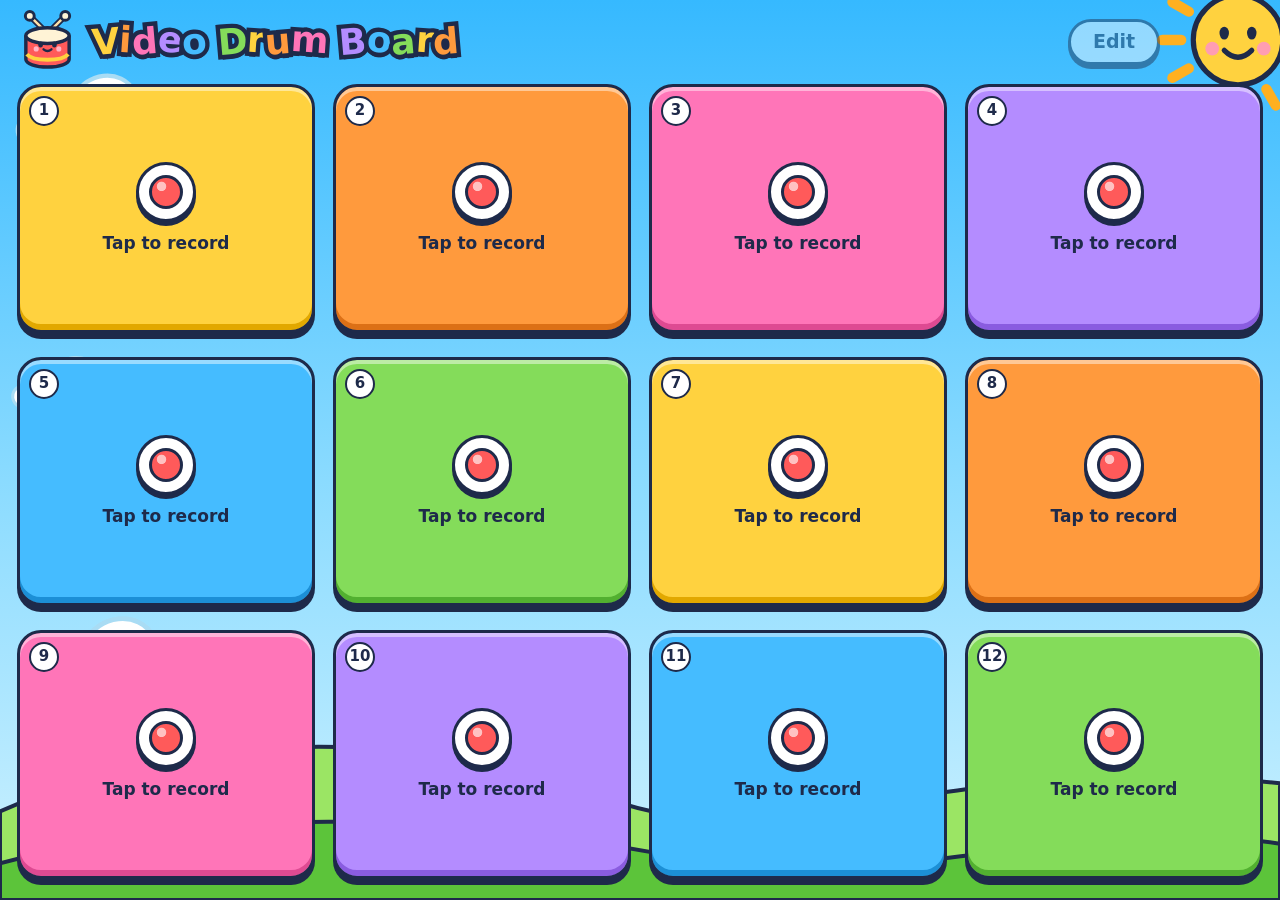
==== index.html @ 8f3549a4 "Add Video Drum Board web app A 3x4 grid of pads in the browser: record a short camera + microphone c" ====
<!doctype html>
<html lang="en">
<head>
  <meta charset="utf-8">
  <meta name="viewport" content="width=device-width, initial-scale=1, maximum-scale=1, user-scalable=no, viewport-fit=cover">
  <meta name="theme-color" content="#36b9ff">
  <title>Video Drum Board</title>
  <link rel="icon" href="data:,">
  <link rel="stylesheet" href="style.css">
  <script type="module" src="js/main.js"></script>
</head>
<body>
  <div class="scene" aria-hidden="true">
    <svg class="sun" viewBox="0 0 200 200">
      <g class="rays" stroke="#ffb020" stroke-width="12" stroke-linecap="round">
        <line x1="100" y1="12" x2="100" y2="34"/>
        <line x1="100" y1="12" x2="100" y2="34" transform="rotate(30 100 100)"/>
        <line x1="100" y1="12" x2="100" y2="34" transform="rotate(60 100 100)"/>
        <line x1="100" y1="12" x2="100" y2="34" transform="rotate(90 100 100)"/>
        <line x1="100" y1="12" x2="100" y2="34" transform="rotate(120 100 100)"/>
        <line x1="100" y1="12" x2="100" y2="34" transform="rotate(150 100 100)"/>
        <line x1="100" y1="12" x2="100" y2="34" transform="rotate(180 100 100)"/>
        <line x1="100" y1="12" x2="100" y2="34" transform="rotate(210 100 100)"/>
        <line x1="100" y1="12" x2="100" y2="34" transform="rotate(240 100 100)"/>
        <line x1="100" y1="12" x2="100" y2="34" transform="rotate(270 100 100)"/>
        <line x1="100" y1="12" x2="100" y2="34" transform="rotate(300 100 100)"/>
        <line x1="100" y1="12" x2="100" y2="34" transform="rotate(330 100 100)"/>
      </g>
      <circle cx="100" cy="100" r="52" fill="#ffd23f" stroke="#1e2a4a" stroke-width="6"/>
      <ellipse cx="84" cy="92" rx="5.5" ry="7.5" fill="#1e2a4a"/>
      <ellipse cx="116" cy="92" rx="5.5" ry="7.5" fill="#1e2a4a"/>
      <circle cx="70" cy="110" r="8" fill="#ff9db3"/>
      <circle cx="130" cy="110" r="8" fill="#ff9db3"/>
      <path d="M84 112 Q100 128 116 112" fill="none" stroke="#1e2a4a" stroke-width="6" stroke-linecap="round"/>
    </svg>

    <svg class="cloud c1" viewBox="0 0 200 100"><path d="M34 88C14 88 10 62 30 58C28 36 56 26 72 40C80 18 116 12 128 36C146 26 170 38 166 58C186 60 188 88 168 88Z"/></svg>
    <svg class="cloud c2" viewBox="0 0 200 100"><path d="M34 88C14 88 10 62 30 58C28 36 56 26 72 40C80 18 116 12 128 36C146 26 170 38 166 58C186 60 188 88 168 88Z"/></svg>
    <svg class="cloud c3" viewBox="0 0 200 100"><path d="M34 88C14 88 10 62 30 58C28 36 56 26 72 40C80 18 116 12 128 36C146 26 170 38 166 58C186 60 188 88 168 88Z"/></svg>

    <svg class="hills" viewBox="0 0 1000 200" preserveAspectRatio="none">
      <path d="M0 118C150 40 330 40 480 108C600 162 760 58 1000 92V200H0Z" fill="#9be564" stroke="#1e2a4a" stroke-width="4" vector-effect="non-scaling-stroke"/>
      <path d="M0 166C180 108 360 124 520 158C700 198 850 118 1000 148V200H0Z" fill="#5cc43a" stroke="#1e2a4a" stroke-width="4" vector-effect="non-scaling-stroke"/>
    </svg>
  </div>

  <div id="app">
    <header class="topbar">
      <h1 class="title">
        <svg class="mascot" viewBox="0 0 64 64" aria-hidden="true">
          <g stroke-linecap="round">
            <path d="M14 6L29 21M50 6L35 21" stroke="#1e2a4a" stroke-width="6"/>
            <path d="M14 6L29 21M50 6L35 21" stroke="#ffe0a8" stroke-width="2.5"/>
          </g>
          <circle cx="14" cy="6" r="4.5" fill="#fff3d6" stroke="#1e2a4a" stroke-width="3"/>
          <circle cx="50" cy="6" r="4.5" fill="#fff3d6" stroke="#1e2a4a" stroke-width="3"/>
          <path d="M10 26V50A22 8 0 0 0 54 50V26" fill="#ff5a5a" stroke="#1e2a4a" stroke-width="3.5" stroke-linejoin="round"/>
          <path d="M11 45A22 8 0 0 0 53 45" fill="none" stroke="#ffd23f" stroke-width="4"/>
          <ellipse cx="32" cy="26" rx="22" ry="8" fill="#fff3d6" stroke="#1e2a4a" stroke-width="3.5"/>
          <ellipse cx="25" cy="35" rx="2.4" ry="3" fill="#1e2a4a"/>
          <ellipse cx="39" cy="35" rx="2.4" ry="3" fill="#1e2a4a"/>
          <circle cx="20.5" cy="39.5" r="2.6" fill="#ffb3c4"/>
          <circle cx="43.5" cy="39.5" r="2.6" fill="#ffb3c4"/>
          <path d="M28 40Q32 43.5 36 40" fill="none" stroke="#1e2a4a" stroke-width="2.4" stroke-linecap="round"/>
        </svg>
        <span class="sr-only">Video Drum Board</span>
        <span class="letters" aria-hidden="true">
          <span class="word"><b data-l="V" style="--c:#ffd23f">V</b><b data-l="i" style="--c:#ff9a3d">i</b><b data-l="d" style="--c:#ff75b8">d</b><b data-l="e" style="--c:#b48cff">e</b><b data-l="o" style="--c:#45bcff">o</b></span>
          <span class="word"><b data-l="D" style="--c:#84dc5a">D</b><b data-l="r" style="--c:#ffd23f">r</b><b data-l="u" style="--c:#ff9a3d">u</b><b data-l="m" style="--c:#ff75b8">m</b></span>
          <span class="word"><b data-l="B" style="--c:#b48cff">B</b><b data-l="o" style="--c:#45bcff">o</b><b data-l="a" style="--c:#84dc5a">a</b><b data-l="r" style="--c:#ffd23f">r</b><b data-l="d" style="--c:#ff9a3d">d</b></span>
        </span>
      </h1>
      <p class="hint sr-only" id="hint"></p>
      <button type="button" class="pill" id="edit" aria-pressed="false" disabled>Edit</button>
    </header>
    <main id="stage">
      <div id="board" role="group" aria-label="Drum pads"></div>
    </main>
    <div id="toast" class="toast" role="status" aria-live="polite"></div>
  </div>
</body>
</html>
---- style.css ----
:root {
  color-scheme: light;
  --ink: #1e2a4a;
  --sky-1: #36b9ff;
  --sky-2: #8ddcff;
  --sky-3: #cdf1ff;
  --white: #fff;
  --yellow: #ffd23f;
  --yellow-d: #e2a800;
  --orange: #ff9a3d;
  --orange-d: #dc7016;
  --pink: #ff75b8;
  --pink-d: #de4a92;
  --purple: #b48cff;
  --purple-d: #8a5ce0;
  --blue: #45bcff;
  --blue-d: #1c8fd6;
  --green: #84dc5a;
  --green-d: #52b030;
  --red: #ff5a5a;
  --coral: #ff7a7a;
  --font: ui-rounded, "SF Pro Rounded", "Arial Rounded MT Bold", "Nunito", "Varela Round", "Trebuchet MS", system-ui, sans-serif;
}

* { box-sizing: border-box; }

html,
body {
  height: 100%;
  margin: 0;
  background: var(--sky-2);
  color: var(--ink);
}

body {
  font: 700 16px/1.3 var(--font);
  overflow: hidden;
  overscroll-behavior: none;
  -webkit-text-size-adjust: 100%;
  -webkit-user-select: none;
  user-select: none;
  -webkit-touch-callout: none;
  -webkit-tap-highlight-color: transparent;
  touch-action: manipulation;
}

button {
  font: inherit;
  color: inherit;
}

.sr-only {
  position: absolute;
  width: 1px;
  height: 1px;
  overflow: hidden;
  clip: rect(0 0 0 0);
  white-space: nowrap;
}

/* ---- scenery ---- */

.scene {
  position: fixed;
  inset: 0;
  overflow: hidden;
  pointer-events: none;
  background: linear-gradient(180deg, var(--sky-1) 0%, var(--sky-2) 55%, var(--sky-3) 100%);
}

.sun {
  position: absolute;
  top: -46px;
  right: -44px;
  width: 172px;
  height: 172px;
}

.sun .rays {
  transform-origin: 100px 100px;
  animation: spin 60s linear infinite;
}

.cloud {
  position: absolute;
  left: 0;
  width: 190px;
  fill: #fff;
  stroke: #a9dcf4;
  stroke-width: 4;
  stroke-linejoin: round;
  animation: drift linear infinite;
}

.cloud.c1 { top: 6%; width: 210px; animation-duration: 100s; animation-delay: -30s; }
.cloud.c2 { top: 38%; width: 150px; animation-duration: 130s; animation-delay: -95s; }
.cloud.c3 { top: 66%; width: 240px; animation-duration: 150s; animation-delay: -40s; }

.hills {
  position: absolute;
  left: 0;
  bottom: 0;
  display: block;
  width: 100%;
  height: clamp(110px, 24vh, 240px);
}

@keyframes spin {
  to { transform: rotate(360deg); }
}

@keyframes drift {
  from { transform: translateX(-280px); }
  to { transform: translateX(calc(100vw + 40px)); }
}

/* ---- layout ---- */

#app {
  position: fixed;
  inset: 0;
  z-index: 1;
  display: flex;
  flex-direction: column;
  gap: 10px;
  padding:
    max(10px, env(safe-area-inset-top))
    max(16px, env(safe-area-inset-right))
    max(14px, env(safe-area-inset-bottom))
    max(16px, env(safe-area-inset-left));
}

.topbar {
  display: flex;
  align-items: center;
  gap: 12px;
  min-height: 56px;
}

.title {
  position: relative;
  z-index: 0;
  display: flex;
  align-items: center;
  gap: 0.35em;
  margin: 0;
  font-size: clamp(19px, 4.4vw, 36px);
  font-weight: 900;
  line-height: 1;
  white-space: nowrap;
}

.mascot {
  flex: none;
  width: 1.75em;
  height: 1.75em;
  overflow: visible;
}

.letters {
  display: flex;
  gap: 0.3em;
}

.word {
  display: flex;
}

/* Each letter gets a thick outline drawn behind it, cartoon-style. */
.word b {
  position: relative;
  display: inline-block;
  color: var(--c);
  font-weight: 900;
}

.word b::before {
  content: attr(data-l);
  position: absolute;
  left: 0;
  top: 0;
  z-index: -1;
  color: var(--ink);
  -webkit-text-stroke: 0.24em var(--ink);
  text-shadow: 0 0.13em 0 var(--ink);
}

.word b:nth-child(odd) { transform: rotate(-5deg); }
.word b:nth-child(even) { transform: rotate(4deg) translateY(-0.05em); }

.pill {
  appearance: none;
  -webkit-appearance: none;
  flex: none;
  height: 46px;
  min-width: 92px;
  padding: 0 20px;
  margin-left: auto;
  border: 3px solid var(--ink);
  border-radius: 999px;
  background: var(--white);
  box-shadow: 0 4px 0 var(--ink);
  color: var(--ink);
  font-size: 19px;
  font-weight: 900;
  cursor: pointer;
  transition: transform 0.06s, box-shadow 0.06s;
}

.pill:active:not(:disabled) {
  transform: translateY(3px);
  box-shadow: 0 1px 0 var(--ink);
}

.pill[aria-pressed="true"] {
  background: var(--green);
}

.pill:disabled {
  opacity: 0.45;
  cursor: default;
}

#stage {
  flex: 1;
  min-height: 0;
  display: grid;
  place-items: center;
}

/* ---- pads: chunky toy blocks ---- */

#board {
  --ol: 3px;       /* outline */
  --d: 6px;        /* block depth */
  --inset: 8px;    /* coloured frame around the picture */
  --r: 24px;
  --r-in: 15px;
  display: grid;
  padding-bottom: var(--d);
}

.pad {
  --c: var(--yellow);
  --c-d: var(--yellow-d);
  --glow: 0 0 0 0 transparent;
  position: relative;
  border: var(--ol) solid var(--ink);
  border-radius: var(--r);
  background: var(--c);
  box-shadow:
    var(--glow),
    0 var(--d) 0 0 var(--ink),
    inset 0 -6px 0 var(--c-d),
    inset 0 4px 0 rgba(255, 255, 255, 0.45);
  touch-action: none;
  outline: none;
  cursor: pointer;
  transition: transform 0.07s ease-out, box-shadow 0.07s ease-out, filter 0.2s;
}

.pad:nth-child(6n + 2) { --c: var(--orange); --c-d: var(--orange-d); }
.pad:nth-child(6n + 3) { --c: var(--pink); --c-d: var(--pink-d); }
.pad:nth-child(6n + 4) { --c: var(--purple); --c-d: var(--purple-d); }
.pad:nth-child(6n + 5) { --c: var(--blue); --c-d: var(--blue-d); }
.pad:nth-child(6n + 6) { --c: var(--green); --c-d: var(--green-d); }

.pad.pressed {
  transform: translateY(calc(var(--d) - 1px));
  box-shadow:
    var(--glow),
    0 1px 0 0 var(--ink),
    inset 0 -3px 0 var(--c-d),
    inset 0 3px 0 rgba(255, 255, 255, 0.35);
}

.pad.playing { --glow: 0 0 0 5px var(--white); }
.pad:focus-visible { --glow: 0 0 0 4px var(--white), 0 0 0 7px var(--ink); }

.face,
.flash,
.capture,
.edit-face {
  position: absolute;
  inset: var(--inset);
  border-radius: var(--r-in);
}

.face {
  display: block;
  width: calc(100% - 2 * var(--inset));
  height: calc(100% - 2 * var(--inset));
  background: var(--ink);
  box-shadow: 0 0 0 2.5px var(--ink);
}

.pad[data-state="empty"] .face,
.pad[data-state="loading"] .face {
  visibility: hidden;
}

.flash {
  background: var(--white);
  opacity: 0;
  pointer-events: none;
}

/* empty: a big friendly record button */

.empty-face {
  position: absolute;
  inset: 0;
  display: none;
  flex-direction: column;
  align-items: center;
  justify-content: center;
  gap: 10px;
  padding: 8px;
  color: var(--ink);
  font-size: 17px;
  font-weight: 900;
  text-align: center;
}

.pad[data-state="empty"] .empty-face {
  display: flex;
}

.rec-dot {
  display: grid;
  place-items: center;
  width: 60px;
  height: 60px;
  border: 3px solid var(--ink);
  border-radius: 50%;
  background: var(--white);
  box-shadow: 0 4px 0 var(--ink);
}

.rec-dot::before {
  content: "";
  width: 28px;
  height: 28px;
  border: 3px solid var(--ink);
  border-radius: 50%;
  background: radial-gradient(circle at 34% 30%, #ffc2c2 0 16%, var(--red) 19% 100%);
}

.num {
  position: absolute;
  top: 9px;
  left: 9px;
  display: grid;
  place-items: center;
  width: 30px;
  height: 30px;
  border: 2.5px solid var(--ink);
  border-radius: 50%;
  background: var(--white);
  color: var(--ink);
  font-size: 15px;
  font-weight: 900;
  font-variant-numeric: tabular-nums;
}

.pad:not([data-state="empty"]) .num {
  display: none;
}

/* edit mode: re-record / clear on filled pads */

.edit-face {
  display: none;
  flex-direction: column;
  align-items: center;
  justify-content: center;
  gap: 10px;
  padding: 10px;
  background: rgba(255, 255, 255, 0.5);
}

#board.editing .pad[data-state="filled"] .edit-face {
  display: flex;
}

.btn {
  appearance: none;
  -webkit-appearance: none;
  display: inline-flex;
  align-items: center;
  justify-content: center;
  gap: 6px;
  width: min(88%, 190px);
  height: 46px;
  padding: 0 10px;
  border: 3px solid var(--ink);
  border-radius: 15px;
  background: var(--white);
  box-shadow: 0 4px 0 var(--ink);
  color: var(--ink);
  font-size: 16px;
  font-weight: 900;
  line-height: 1.1;
  white-space: nowrap;
  cursor: pointer;
  transition: transform 0.06s, box-shadow 0.06s;
}

.btn:active {
  transform: translateY(3px);
  box-shadow: 0 1px 0 var(--ink);
}

.btn svg {
  flex: none;
  width: 20px;
  height: 20px;
}

.btn.rerecord { background: var(--blue); }
.btn.clear { background: var(--coral); }

.btn.clear.confirm {
  background: var(--yellow);
  animation: wiggle 0.5s ease-in-out infinite;
}

@keyframes wiggle {
  25% { transform: rotate(-3deg); }
  75% { transform: rotate(3deg); }
}

/* recording */

.capture {
  overflow: hidden;
  background: var(--ink);
  box-shadow: 0 0 0 2.5px var(--ink);
}

.capture video {
  position: absolute;
  inset: 0;
  width: 100%;
  height: 100%;
  object-fit: cover;
}

.capture video.mirror {
  transform: scaleX(-1);
}

.cap-top {
  position: absolute;
  top: 8px;
  left: 8px;
  right: 8px;
  display: flex;
  justify-content: space-between;
  pointer-events: none;
}

.round {
  appearance: none;
  -webkit-appearance: none;
  display: grid;
  place-items: center;
  width: 42px;
  height: 42px;
  padding: 0;
  border: 3px solid var(--ink);
  border-radius: 50%;
  background: var(--white);
  box-shadow: 0 3px 0 var(--ink);
  color: var(--ink);
  cursor: pointer;
  pointer-events: auto;
}

.round[hidden] {
  display: none;
}

.round svg {
  width: 20px;
  height: 20px;
}

.cap-bottom {
  position: absolute;
  left: 10px;
  right: 10px;
  bottom: 14px;
  display: flex;
  flex-direction: column;
  align-items: center;
  gap: 8px;
  text-align: center;
  pointer-events: none;
}

.cap-msg {
  color: var(--white);
  font-size: 19px;
  font-weight: 900;
  text-shadow:
    2px 0 0 var(--ink), -2px 0 0 var(--ink), 0 2px 0 var(--ink), 0 -2px 0 var(--ink),
    2px 2px 0 var(--ink), -2px 2px 0 var(--ink), 2px -2px 0 var(--ink), -2px -2px 0 var(--ink),
    0 4px 0 var(--ink);
}

.cap-msg small {
  display: block;
  margin-top: 3px;
  font-size: 13px;
  font-weight: 800;
}

.meter {
  position: relative;
  width: 100%;
  max-width: 200px;
  height: 14px;
  overflow: hidden;
  border: 2.5px solid var(--ink);
  border-radius: 999px;
  background: rgba(255, 255, 255, 0.6);
}

.meter-fill {
  position: absolute;
  inset: 0;
  background: var(--green);
  transform: scaleX(0);
  transform-origin: 0 50%;
}

.meter-mark {
  position: absolute;
  top: 0;
  bottom: 0;
  left: 50%;
  width: 3px;
  margin-left: -1.5px;
  background: var(--red);
}

.rec-badge {
  display: none;
  align-items: center;
  gap: 6px;
  padding: 3px 12px;
  border: 2.5px solid var(--ink);
  border-radius: 999px;
  background: var(--red);
  color: var(--white);
  font-size: 13px;
  font-weight: 900;
  letter-spacing: 0.08em;
}

.rec-badge::before {
  content: "";
  width: 8px;
  height: 8px;
  border-radius: 50%;
  background: var(--white);
  animation: blink 0.8s steps(2, jump-none) infinite;
}

@keyframes blink {
  50% { opacity: 0; }
}

.cap-progress {
  position: absolute;
  left: 0;
  right: 0;
  bottom: 0;
  display: none;
  height: 8px;
  background: rgba(255, 255, 255, 0.35);
}

.cap-progress > div {
  height: 100%;
  background: var(--red);
  transform: scaleX(0);
  transform-origin: 0 50%;
}

.pad[data-state="armed"] {
  --glow: 0 0 0 5px var(--red);
  animation: armed 1s ease-in-out infinite;
}

.pad[data-state="recording"] { --glow: 0 0 0 6px var(--red); }
.pad[data-state="recording"] .rec-badge { display: inline-flex; }
.pad[data-state="recording"] .cap-progress { display: block; }

.pad[data-state="recording"] .cap-msg,
.pad[data-state="starting"] .meter,
.pad[data-state="saving"] .meter,
.pad[data-state="saving"] .cap-top {
  display: none;
}

@keyframes armed {
  50% {
    box-shadow:
      0 0 0 9px rgba(255, 90, 90, 0.35),
      0 var(--d) 0 0 var(--ink),
      inset 0 -6px 0 var(--c-d),
      inset 0 4px 0 rgba(255, 255, 255, 0.45);
  }
}

/* Other pads fade to grey while one is recording (kept opaque so the scenery stays behind). */
#board.capturing .pad:not(.active) {
  filter: grayscale(1) brightness(1.15) contrast(0.7);
}

/* ---- phone-sized pads ---- */

#board.compact {
  --ol: 2.5px;
  --d: 4px;
  --inset: 5px;
  --r: 17px;
  --r-in: 11px;
}

#board.compact .empty-face {
  gap: 7px;
  font-size: 13px;
}

#board.compact .rec-dot {
  width: 44px;
  height: 44px;
  border-width: 2.5px;
  box-shadow: 0 3px 0 var(--ink);
}

#board.compact .rec-dot::before {
  width: 20px;
  height: 20px;
  border-width: 2.5px;
}

#board.compact .num {
  top: 6px;
  left: 6px;
  width: 24px;
  height: 24px;
  border-width: 2px;
  font-size: 12px;
}

#board.compact .edit-face {
  gap: 8px;
  padding: 6px;
}

#board.compact .btn {
  width: 100%;
  height: 38px;
  gap: 4px;
  padding: 0 4px;
  border-width: 2.5px;
  border-radius: 12px;
  box-shadow: 0 3px 0 var(--ink);
  font-size: 13px;
}

#board.compact .btn svg {
  width: 15px;
  height: 15px;
}

#board.compact .cap-top {
  top: 5px;
  left: 5px;
  right: 5px;
}

#board.compact .round {
  width: 32px;
  height: 32px;
  border-width: 2.5px;
  box-shadow: 0 2px 0 var(--ink);
}

#board.compact .round svg {
  width: 15px;
  height: 15px;
}

#board.compact .cap-bottom {
  left: 6px;
  right: 6px;
  bottom: 9px;
  gap: 5px;
}

#board.compact .cap-msg {
  font-size: 14px;
}

#board.compact .cap-msg small {
  font-size: 11px;
}

#board.compact .meter {
  height: 11px;
  border-width: 2px;
}

#board.compact .rec-badge {
  padding: 2px 8px;
  border-width: 2px;
  font-size: 10px;
}

/* ---- messages ---- */

.toast {
  position: fixed;
  left: 50%;
  bottom: max(24px, env(safe-area-inset-bottom));
  z-index: 10;
  max-width: min(560px, calc(100vw - 32px));
  padding: 12px 18px;
  border: 3px solid var(--ink);
  border-radius: 18px;
  background: var(--white);
  box-shadow: 0 5px 0 var(--ink);
  color: var(--ink);
  font-size: 15px;
  font-weight: 800;
  line-height: 1.35;
  opacity: 0;
  pointer-events: none;
  transform: translate(-50%, 20px);
  transition: opacity 0.2s, transform 0.2s;
}

.toast.show {
  opacity: 1;
  transform: translate(-50%, 0);
}

@media (max-width: 600px) {
  .sun { display: none; }
  .pill { height: 40px; min-width: 76px; padding: 0 14px; font-size: 17px; }
}

@media (min-width: 700px) {
  /* keep the Edit button clear of the sun in the corner */
  .topbar { padding-right: 104px; }
}

@media (prefers-reduced-motion: reduce) {
  .cloud,
  .sun .rays,
  .pad[data-state="armed"],
  .btn.clear.confirm,
  .rec-badge::before {
    animation: none;
  }
  .toast { transition: none; }
}
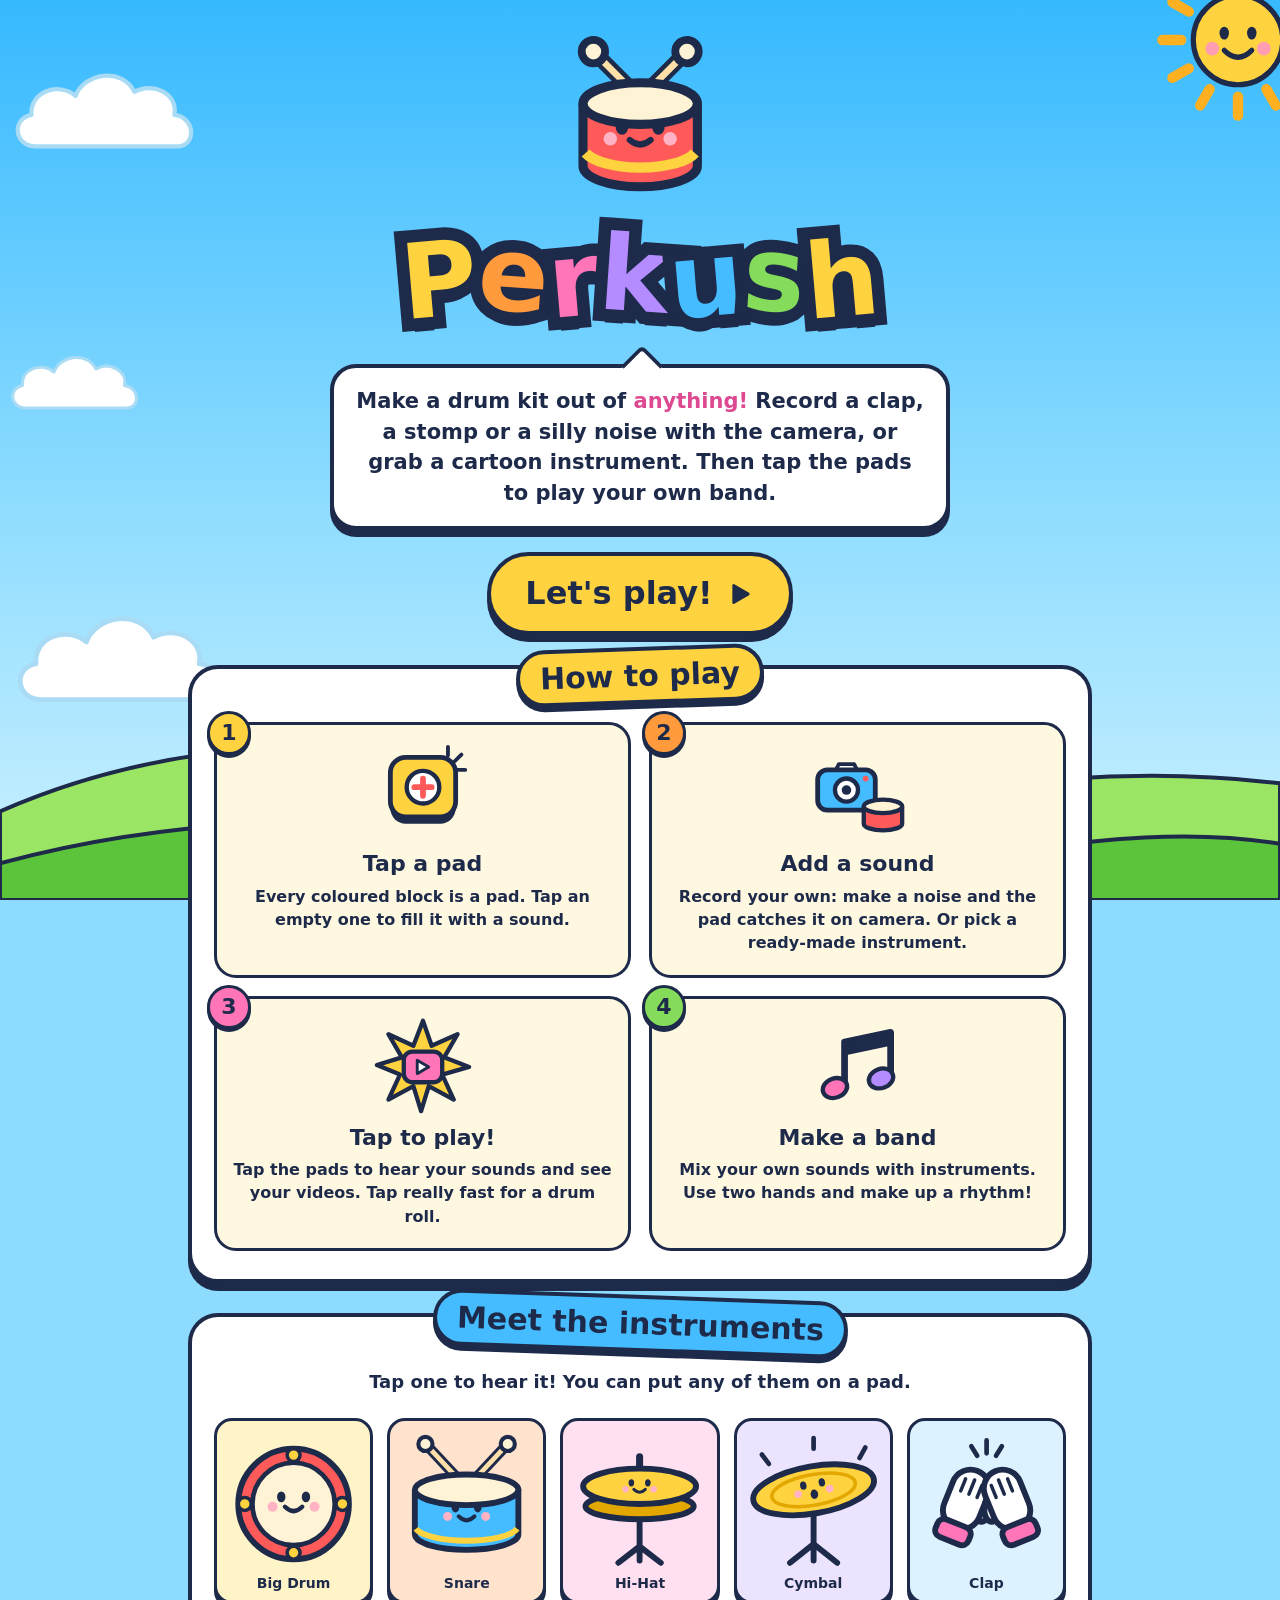
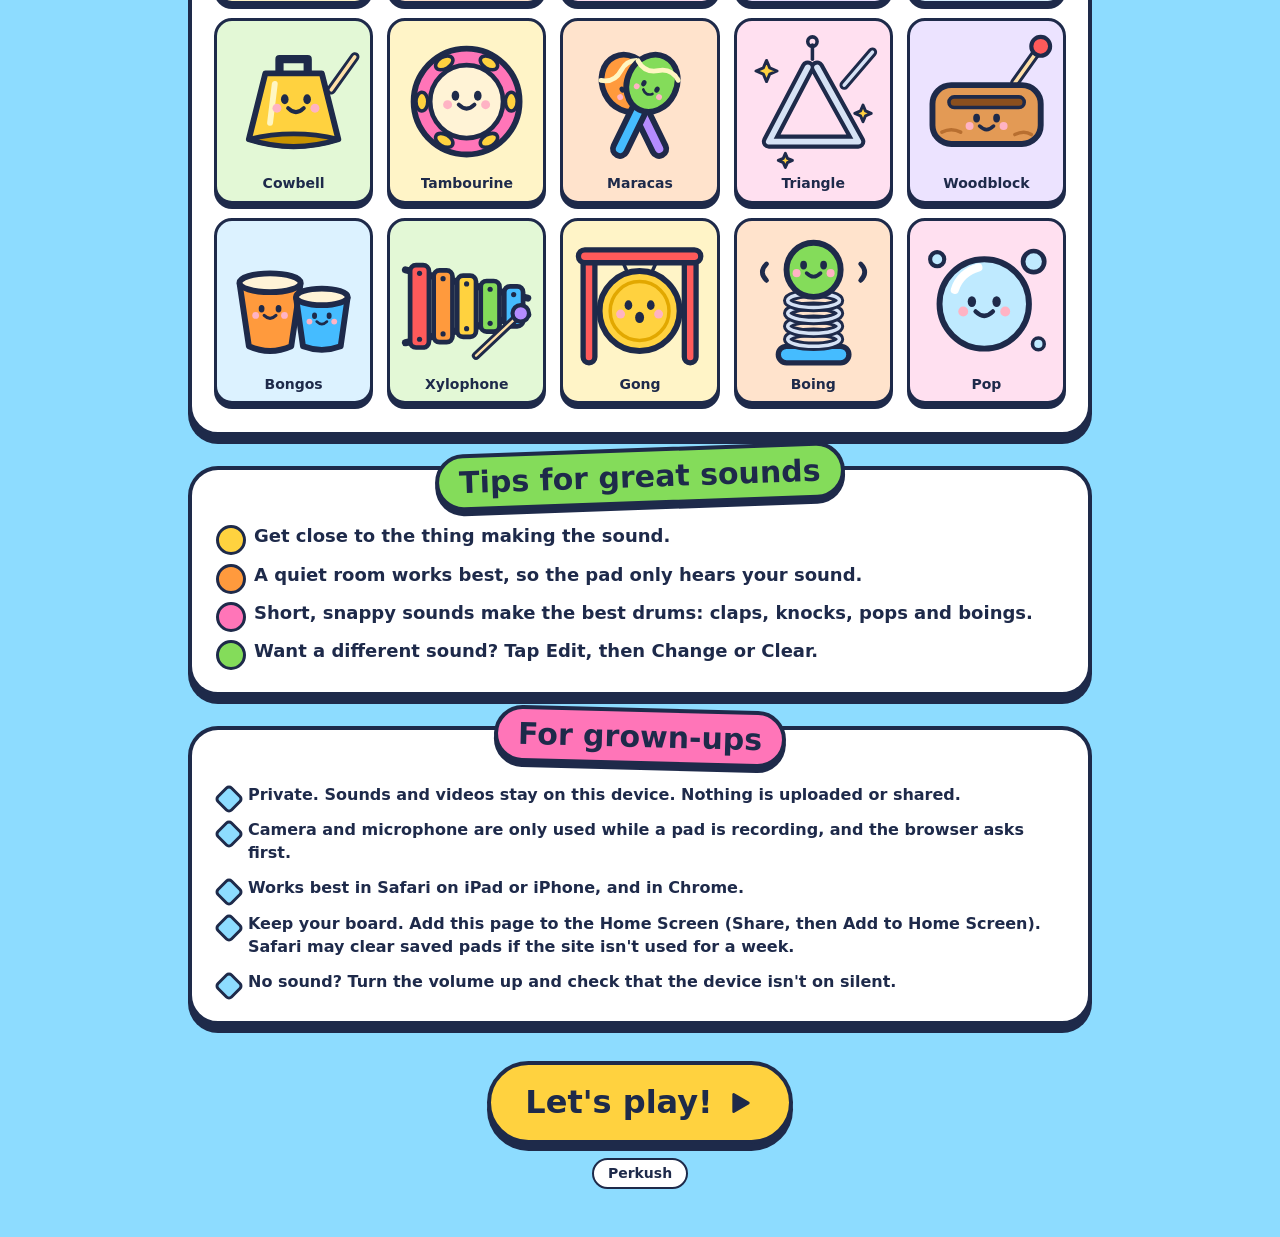
==== commit 73f79add: "Add front page and cartoon instruments; rename to Perkush - New front page (index.html) explaining w" ====
--- a/index.html
+++ b/index.html
@@ -2,14 +2,16 @@
 <html lang="en">
 <head>
   <meta charset="utf-8">
-  <meta name="viewport" content="width=device-width, initial-scale=1, maximum-scale=1, user-scalable=no, viewport-fit=cover">
+  <meta name="viewport" content="width=device-width, initial-scale=1, viewport-fit=cover">
   <meta name="theme-color" content="#36b9ff">
-  <title>Video Drum Board</title>
+  <meta name="description" content="Perkush: make a drum kit out of anything! Record short video sounds with your camera or pick cartoon instruments, then tap the pads to play.">
+  <title>Perkush</title>
   <link rel="icon" href="data:,">
-  <link rel="stylesheet" href="style.css">
-  <script type="module" src="js/main.js"></script>
+  <link rel="stylesheet" href="base.css">
+  <link rel="stylesheet" href="home.css">
+  <script type="module" src="js/home.js"></script>
 </head>
-<body>
+<body class="home">
   <div class="scene" aria-hidden="true">
     <svg class="sun" viewBox="0 0 200 200">
       <g class="rays" stroke="#ffb020" stroke-width="12" stroke-linecap="round">
@@ -44,9 +46,9 @@
     </svg>
   </div>
 
-  <div id="app">
-    <header class="topbar">
-      <h1 class="title">
+  <main class="home-main">
+    <header class="hero">
+      <h1 class="title hero-title">
         <svg class="mascot" viewBox="0 0 64 64" aria-hidden="true">
           <g stroke-linecap="round">
             <path d="M14 6L29 21M50 6L35 21" stroke="#1e2a4a" stroke-width="6"/>
@@ -63,20 +65,103 @@
           <circle cx="43.5" cy="39.5" r="2.6" fill="#ffb3c4"/>
           <path d="M28 40Q32 43.5 36 40" fill="none" stroke="#1e2a4a" stroke-width="2.4" stroke-linecap="round"/>
         </svg>
-        <span class="sr-only">Video Drum Board</span>
+        <span class="sr-only">Perkush</span>
         <span class="letters" aria-hidden="true">
-          <span class="word"><b data-l="V" style="--c:#ffd23f">V</b><b data-l="i" style="--c:#ff9a3d">i</b><b data-l="d" style="--c:#ff75b8">d</b><b data-l="e" style="--c:#b48cff">e</b><b data-l="o" style="--c:#45bcff">o</b></span>
-          <span class="word"><b data-l="D" style="--c:#84dc5a">D</b><b data-l="r" style="--c:#ffd23f">r</b><b data-l="u" style="--c:#ff9a3d">u</b><b data-l="m" style="--c:#ff75b8">m</b></span>
-          <span class="word"><b data-l="B" style="--c:#b48cff">B</b><b data-l="o" style="--c:#45bcff">o</b><b data-l="a" style="--c:#84dc5a">a</b><b data-l="r" style="--c:#ffd23f">r</b><b data-l="d" style="--c:#ff9a3d">d</b></span>
+          <span class="word"><b data-l="P" style="--c:#ffd23f">P</b><b data-l="e" style="--c:#ff9a3d">e</b><b data-l="r" style="--c:#ff75b8">r</b><b data-l="k" style="--c:#b48cff">k</b><b data-l="u" style="--c:#45bcff">u</b><b data-l="s" style="--c:#84dc5a">s</b><b data-l="h" style="--c:#ffd23f">h</b></span>
         </span>
       </h1>
-      <p class="hint sr-only" id="hint"></p>
-      <button type="button" class="pill" id="edit" aria-pressed="false" disabled>Edit</button>
+      <p class="bubble">Make a drum kit out of <em>anything!</em> Record a clap, a stomp or a silly noise with the camera, or grab a cartoon instrument. Then tap the pads to play your own band.</p>
+      <a class="play-btn" href="play.html">Let's play!
+        <svg viewBox="0 0 24 24" aria-hidden="true"><path d="M8 5.5v13l11-6.5z" fill="currentColor" stroke="currentColor" stroke-width="2" stroke-linejoin="round"/></svg>
+      </a>
     </header>
-    <main id="stage">
-      <div id="board" role="group" aria-label="Drum pads"></div>
-    </main>
-    <div id="toast" class="toast" role="status" aria-live="polite"></div>
-  </div>
+
+    <section class="card" aria-labelledby="how-title">
+      <h2 class="sticker" id="how-title"><span>How to play</span></h2>
+      <ol class="steps">
+        <li class="step">
+          <span class="step-num" style="--c:#ffd23f">1</span>
+          <svg class="step-icon" viewBox="0 0 100 100" aria-hidden="true">
+            <rect x="16" y="22" width="68" height="62" rx="16" fill="#1e2a4a"/>
+            <rect x="16" y="15" width="68" height="62" rx="16" fill="#ffd23f" stroke="#1e2a4a" stroke-width="5"/>
+            <circle cx="50" cy="46" r="17" fill="#fff" stroke="#1e2a4a" stroke-width="4.5"/>
+            <path d="M50 37v18M41 46h18" stroke="#ff5a5a" stroke-width="6" stroke-linecap="round"/>
+            <path d="M90 12l-7 7M94 28h-9M76 4v9" stroke="#1e2a4a" stroke-width="4" stroke-linecap="round"/>
+          </svg>
+          <h3>Tap a pad</h3>
+          <p>Every coloured block is a pad. Tap an empty one to fill it with a sound.</p>
+        </li>
+        <li class="step">
+          <span class="step-num" style="--c:#ff9a3d">2</span>
+          <svg class="step-icon" viewBox="0 0 100 100" aria-hidden="true">
+            <path d="M26 30l4-8h16l4 8" fill="#fff" stroke="#1e2a4a" stroke-width="4" stroke-linejoin="round"/>
+            <rect x="8" y="28" width="60" height="42" rx="10" fill="#45bcff" stroke="#1e2a4a" stroke-width="5"/>
+            <circle cx="38" cy="49" r="12" fill="#fff" stroke="#1e2a4a" stroke-width="4.5"/>
+            <circle cx="38" cy="49" r="5" fill="#1e2a4a"/>
+            <circle cx="58" cy="37" r="3" fill="#ff5a5a"/>
+            <path d="M56 66V84A20 7 0 0 0 96 84V66" fill="#ff5a5a" stroke="#1e2a4a" stroke-width="4.5" stroke-linejoin="round"/>
+            <ellipse cx="76" cy="66" rx="20" ry="7" fill="#fff3d6" stroke="#1e2a4a" stroke-width="4.5"/>
+          </svg>
+          <h3>Add a sound</h3>
+          <p>Record your own: make a noise and the pad catches it on camera. Or pick a ready-made instrument.</p>
+        </li>
+        <li class="step">
+          <span class="step-num" style="--c:#ff75b8">3</span>
+          <svg class="step-icon" viewBox="0 0 100 100" aria-hidden="true">
+            <path d="M50 4L59 30L86 18L72 42L98 52L70 60L82 86L56 72L48 98L40 72L14 86L26 60L2 50L28 42L14 18L40 30Z" fill="#ffd23f" stroke="#1e2a4a" stroke-width="4.5" stroke-linejoin="round"/>
+            <rect x="30" y="36" width="40" height="32" rx="9" fill="#ff75b8" stroke="#1e2a4a" stroke-width="4.5"/>
+            <path d="M44 45v14l12-7z" fill="#fff" stroke="#1e2a4a" stroke-width="3" stroke-linejoin="round"/>
+          </svg>
+          <h3>Tap to play!</h3>
+          <p>Tap the pads to hear your sounds and see your videos. Tap really fast for a drum roll.</p>
+        </li>
+        <li class="step">
+          <span class="step-num" style="--c:#84dc5a">4</span>
+          <svg class="step-icon" viewBox="0 0 100 100" aria-hidden="true">
+            <path d="M36 72V26L84 16V62" fill="none" stroke="#1e2a4a" stroke-width="7" stroke-linecap="round" stroke-linejoin="round"/>
+            <path d="M36 26L84 16V30L36 40Z" fill="#1e2a4a"/>
+            <ellipse cx="26" cy="74" rx="13" ry="10" transform="rotate(-20 26 74)" fill="#ff75b8" stroke="#1e2a4a" stroke-width="4.5"/>
+            <ellipse cx="74" cy="64" rx="13" ry="10" transform="rotate(-20 74 64)" fill="#b48cff" stroke="#1e2a4a" stroke-width="4.5"/>
+          </svg>
+          <h3>Make a band</h3>
+          <p>Mix your own sounds with instruments. Use two hands and make up a rhythm!</p>
+        </li>
+      </ol>
+    </section>
+
+    <section class="card" aria-labelledby="inst-title">
+      <h2 class="sticker" id="inst-title"><span>Meet the instruments</span></h2>
+      <p class="lead">Tap one to hear it! You can put any of them on a pad.</p>
+      <div class="showcase" id="showcase"></div>
+    </section>
+
+    <section class="card" aria-labelledby="tips-title">
+      <h2 class="sticker" id="tips-title"><span>Tips for great sounds</span></h2>
+      <ul class="tips">
+        <li>Get close to the thing making the sound.</li>
+        <li>A quiet room works best, so the pad only hears your sound.</li>
+        <li>Short, snappy sounds make the best drums: claps, knocks, pops and boings.</li>
+        <li>Want a different sound? Tap <b>Edit</b>, then <b>Change</b> or <b>Clear</b>.</li>
+      </ul>
+    </section>
+
+    <section class="card grownups" aria-labelledby="adults-title">
+      <h2 class="sticker" id="adults-title"><span>For grown-ups</span></h2>
+      <ul class="facts">
+        <li><b>Private.</b> Sounds and videos stay on this device. Nothing is uploaded or shared.</li>
+        <li><b>Camera and microphone</b> are only used while a pad is recording, and the browser asks first.</li>
+        <li><b>Works best</b> in Safari on iPad or iPhone, and in Chrome.</li>
+        <li><b>Keep your board.</b> Add this page to the Home Screen (Share, then Add to Home Screen). Safari may clear saved pads if the site isn't used for a week.</li>
+        <li><b>No sound?</b> Turn the volume up and check that the device isn't on silent.</li>
+      </ul>
+    </section>
+
+    <footer class="home-footer">
+      <a class="play-btn" href="play.html">Let's play!
+        <svg viewBox="0 0 24 24" aria-hidden="true"><path d="M8 5.5v13l11-6.5z" fill="currentColor" stroke="currentColor" stroke-width="2" stroke-linejoin="round"/></svg>
+      </a>
+      <p>Perkush</p>
+    </footer>
+  </main>
 </body>
 </html>
--- a/base.css
+++ b/base.css
@@ -0,0 +1,373 @@
+/* Shared look for every page: colours, scenery, title, buttons and instrument tiles. */
+
+:root {
+  color-scheme: light;
+  --ink: #1e2a4a;
+  --sky-1: #36b9ff;
+  --sky-2: #8ddcff;
+  --sky-3: #cdf1ff;
+  --white: #fff;
+  --cream: #fff8e1;
+  --yellow: #ffd23f;
+  --yellow-d: #e2a800;
+  --orange: #ff9a3d;
+  --orange-d: #dc7016;
+  --pink: #ff75b8;
+  --pink-d: #de4a92;
+  --purple: #b48cff;
+  --purple-d: #8a5ce0;
+  --blue: #45bcff;
+  --blue-d: #1c8fd6;
+  --green: #84dc5a;
+  --green-d: #52b030;
+  --red: #ff5a5a;
+  --red-d: #d93a3a;
+  --coral: #ff7a7a;
+  --font: ui-rounded, "SF Pro Rounded", "Arial Rounded MT Bold", "Nunito", "Varela Round", "Trebuchet MS", system-ui, sans-serif;
+  --outline-2: 2px 0 0 var(--ink), -2px 0 0 var(--ink), 0 2px 0 var(--ink), 0 -2px 0 var(--ink),
+    2px 2px 0 var(--ink), -2px 2px 0 var(--ink), 2px -2px 0 var(--ink), -2px -2px 0 var(--ink);
+}
+
+* { box-sizing: border-box; }
+
+html,
+body {
+  margin: 0;
+  background: var(--sky-2);
+  color: var(--ink);
+}
+
+body {
+  font: 700 16px/1.35 var(--font);
+  -webkit-text-size-adjust: 100%;
+  -webkit-tap-highlight-color: transparent;
+}
+
+button {
+  font: inherit;
+  color: inherit;
+}
+
+.sr-only {
+  position: absolute;
+  width: 1px;
+  height: 1px;
+  overflow: hidden;
+  clip: rect(0 0 0 0);
+  white-space: nowrap;
+}
+
+/* ---- scenery ---- */
+
+.scene {
+  position: fixed;
+  inset: 0;
+  overflow: hidden;
+  pointer-events: none;
+  background: linear-gradient(180deg, var(--sky-1) 0%, var(--sky-2) 55%, var(--sky-3) 100%);
+}
+
+.sun {
+  position: absolute;
+  top: -46px;
+  right: -44px;
+  width: 172px;
+  height: 172px;
+}
+
+.sun .rays {
+  transform-origin: 100px 100px;
+  animation: spin 60s linear infinite;
+}
+
+.cloud {
+  position: absolute;
+  left: 0;
+  width: 190px;
+  fill: #fff;
+  stroke: #a9dcf4;
+  stroke-width: 4;
+  stroke-linejoin: round;
+  animation: drift linear infinite;
+}
+
+.cloud.c1 { top: 6%; width: 210px; animation-duration: 100s; animation-delay: -30s; }
+.cloud.c2 { top: 38%; width: 150px; animation-duration: 130s; animation-delay: -95s; }
+.cloud.c3 { top: 66%; width: 240px; animation-duration: 150s; animation-delay: -40s; }
+
+.hills {
+  position: absolute;
+  left: 0;
+  bottom: 0;
+  display: block;
+  width: 100%;
+  height: clamp(110px, 24vh, 240px);
+}
+
+@keyframes spin {
+  to { transform: rotate(360deg); }
+}
+
+@keyframes drift {
+  from { transform: translateX(-280px); }
+  to { transform: translateX(calc(100vw + 40px)); }
+}
+
+/* ---- title: rainbow letters with a thick cartoon outline ---- */
+
+.title {
+  position: relative;
+  z-index: 0;
+  display: flex;
+  align-items: center;
+  gap: 0.35em;
+  margin: 0;
+  font-weight: 900;
+  line-height: 1;
+  white-space: nowrap;
+}
+
+.mascot {
+  flex: none;
+  width: 1.75em;
+  height: 1.75em;
+  overflow: visible;
+}
+
+.letters {
+  display: flex;
+  gap: 0.3em;
+}
+
+.word {
+  display: flex;
+}
+
+.word b {
+  position: relative;
+  display: inline-block;
+  color: var(--c);
+  font-weight: 900;
+}
+
+.word b::before {
+  content: attr(data-l);
+  position: absolute;
+  left: 0;
+  top: 0;
+  z-index: -1;
+  color: var(--ink);
+  -webkit-text-stroke: 0.24em var(--ink);
+  text-shadow: 0 0.13em 0 var(--ink);
+}
+
+.word b:nth-child(odd) { transform: rotate(-5deg); }
+.word b:nth-child(even) { transform: rotate(4deg) translateY(-0.05em); }
+
+/* ---- buttons ---- */
+
+.pill {
+  appearance: none;
+  -webkit-appearance: none;
+  flex: none;
+  height: 46px;
+  min-width: 92px;
+  padding: 0 20px;
+  border: 3px solid var(--ink);
+  border-radius: 999px;
+  background: var(--white);
+  box-shadow: 0 4px 0 var(--ink);
+  color: var(--ink);
+  font-size: 19px;
+  font-weight: 900;
+  cursor: pointer;
+  transition: transform 0.06s, box-shadow 0.06s;
+}
+
+.pill:active:not(:disabled) {
+  transform: translateY(3px);
+  box-shadow: 0 1px 0 var(--ink);
+}
+
+.pill[aria-pressed="true"] {
+  background: var(--green);
+}
+
+.pill:disabled {
+  opacity: 0.45;
+  cursor: default;
+}
+
+.btn {
+  appearance: none;
+  -webkit-appearance: none;
+  display: inline-flex;
+  align-items: center;
+  justify-content: center;
+  gap: 6px;
+  width: min(88%, 190px);
+  height: 46px;
+  padding: 0 10px;
+  border: 3px solid var(--ink);
+  border-radius: 15px;
+  background: var(--white);
+  box-shadow: 0 4px 0 var(--ink);
+  color: var(--ink);
+  font-size: 16px;
+  font-weight: 900;
+  line-height: 1.1;
+  white-space: nowrap;
+  cursor: pointer;
+  transition: transform 0.06s, box-shadow 0.06s;
+}
+
+.btn:active:not(:disabled) {
+  transform: translateY(3px);
+  box-shadow: 0 1px 0 var(--ink);
+}
+
+.btn svg {
+  flex: none;
+  width: 20px;
+  height: 20px;
+}
+
+.round {
+  appearance: none;
+  -webkit-appearance: none;
+  display: grid;
+  place-items: center;
+  width: 42px;
+  height: 42px;
+  padding: 0;
+  border: 3px solid var(--ink);
+  border-radius: 50%;
+  background: var(--white);
+  box-shadow: 0 3px 0 var(--ink);
+  color: var(--ink);
+  cursor: pointer;
+}
+
+.round svg {
+  width: 20px;
+  height: 20px;
+}
+
+/* ---- instrument tiles (pad picker and front page) ---- */
+
+.inst-tile {
+  --tile: #fff4c7;
+  appearance: none;
+  -webkit-appearance: none;
+  position: relative;
+  display: flex;
+  flex-direction: column;
+  align-items: center;
+  gap: 2px;
+  min-width: 0;
+  padding: 10px 6px 8px;
+  border: 3px solid var(--ink);
+  border-radius: 18px;
+  background: var(--tile);
+  box-shadow: 0 5px 0 var(--ink);
+  color: var(--ink);
+  font-size: 14px;
+  font-weight: 900;
+  cursor: pointer;
+  touch-action: manipulation;
+  transition: transform 0.06s, box-shadow 0.06s;
+}
+
+.inst-tile:nth-child(6n + 2) { --tile: #ffe3cc; }
+.inst-tile:nth-child(6n + 3) { --tile: #ffe0f0; }
+.inst-tile:nth-child(6n + 4) { --tile: #ece3ff; }
+.inst-tile:nth-child(6n + 5) { --tile: #dcf2ff; }
+.inst-tile:nth-child(6n + 6) { --tile: #e3f8d6; }
+
+.inst-tile:active {
+  transform: translateY(4px);
+  box-shadow: 0 1px 0 var(--ink);
+}
+
+.inst-tile[aria-pressed="true"] {
+  background: var(--yellow);
+  box-shadow: 0 5px 0 var(--ink), inset 0 0 0 3px var(--white);
+}
+
+.inst-art {
+  display: block;
+  width: 100%;
+  aspect-ratio: 1;
+  transform-origin: 50% 70%;
+}
+
+.inst-art svg {
+  display: block;
+  width: 100%;
+  height: 100%;
+  overflow: visible;
+}
+
+.inst-label {
+  max-width: 100%;
+  overflow: hidden;
+  text-overflow: ellipsis;
+  white-space: nowrap;
+}
+
+/* The comic word that pops out of an instrument when it plays. */
+.pow {
+  position: absolute;
+  left: 50%;
+  top: 2px;
+  z-index: 2;
+  color: var(--yellow);
+  font-size: 22px;
+  font-weight: 900;
+  letter-spacing: 0.02em;
+  white-space: nowrap;
+  text-shadow: var(--outline-2), 0 3px 0 var(--ink);
+  opacity: 0;
+  pointer-events: none;
+  transform: translate(-50%, -15%) rotate(-8deg);
+}
+
+/* ---- messages ---- */
+
+.toast {
+  position: fixed;
+  left: 50%;
+  bottom: max(24px, env(safe-area-inset-bottom));
+  z-index: 30;
+  max-width: min(560px, calc(100vw - 32px));
+  padding: 12px 18px;
+  border: 3px solid var(--ink);
+  border-radius: 18px;
+  background: var(--white);
+  box-shadow: 0 5px 0 var(--ink);
+  color: var(--ink);
+  font-size: 15px;
+  font-weight: 800;
+  line-height: 1.35;
+  opacity: 0;
+  pointer-events: none;
+  transform: translate(-50%, 20px);
+  transition: opacity 0.2s, transform 0.2s;
+}
+
+.toast.show {
+  opacity: 1;
+  transform: translate(-50%, 0);
+}
+
+@media (max-width: 600px) {
+  .sun { display: none; }
+}
+
+@media (prefers-reduced-motion: reduce) {
+  .cloud,
+  .sun .rays {
+    animation: none;
+  }
+  .toast { transition: none; }
+}
--- a/home.css
+++ b/home.css
@@ -0,0 +1,307 @@
+/* The front page. */
+
+body.home {
+  min-height: 100vh;
+}
+
+.home-main {
+  position: relative;
+  z-index: 1;
+  display: flex;
+  flex-direction: column;
+  gap: 30px;
+  max-width: 940px;
+  margin: 0 auto;
+  padding:
+    max(28px, env(safe-area-inset-top))
+    max(18px, env(safe-area-inset-right))
+    max(48px, env(safe-area-inset-bottom))
+    max(18px, env(safe-area-inset-left));
+}
+
+/* ---- hero ---- */
+
+.hero {
+  display: flex;
+  flex-direction: column;
+  align-items: center;
+  gap: 22px;
+  padding-top: 8px;
+  text-align: center;
+}
+
+.hero-title {
+  flex-direction: column;
+  gap: 0.25em;
+  font-size: clamp(50px, 13vw, 104px);
+}
+
+.hero-title .mascot {
+  width: 1.6em;
+  height: 1.6em;
+}
+
+.bubble {
+  position: relative;
+  max-width: 620px;
+  margin: 10px 0 0;
+  padding: 18px 22px;
+  border: 4px solid var(--ink);
+  border-radius: 26px;
+  background: var(--white);
+  box-shadow: 0 7px 0 var(--ink);
+  font-size: clamp(17px, 2.6vw, 21px);
+  line-height: 1.45;
+}
+
+/* speech-bubble tail pointing up at the title */
+.bubble::before {
+  content: "";
+  position: absolute;
+  left: 50%;
+  top: -17px;
+  width: 26px;
+  height: 26px;
+  margin-left: -13px;
+  border-top: 4px solid var(--ink);
+  border-left: 4px solid var(--ink);
+  border-radius: 6px 0 0 0;
+  background: var(--white);
+  transform: rotate(45deg);
+}
+
+.bubble em {
+  color: var(--pink-d);
+  font-style: normal;
+  font-weight: 900;
+}
+
+.play-btn {
+  display: inline-flex;
+  align-items: center;
+  gap: 10px;
+  padding: 16px 34px;
+  border: 4px solid var(--ink);
+  border-radius: 999px;
+  background: var(--yellow);
+  box-shadow: 0 7px 0 var(--ink);
+  color: var(--ink);
+  font-size: clamp(24px, 4vw, 32px);
+  font-weight: 900;
+  text-decoration: none;
+  animation: nudge 2.6s ease-in-out infinite;
+  transition: transform 0.06s, box-shadow 0.06s;
+}
+
+.play-btn svg {
+  width: 1em;
+  height: 1em;
+}
+
+.play-btn:active {
+  transform: translateY(5px);
+  box-shadow: 0 2px 0 var(--ink);
+  animation: none;
+}
+
+@keyframes nudge {
+  0%, 70%, 100% { transform: none; }
+  78% { transform: translateY(-6px) rotate(-2deg); }
+  86% { transform: translateY(0) rotate(1deg); }
+}
+
+/* ---- cards ---- */
+
+.card {
+  padding: 26px 22px 28px;
+  border: 4px solid var(--ink);
+  border-radius: 30px;
+  background: var(--white);
+  box-shadow: 0 8px 0 var(--ink);
+}
+
+.sticker {
+  margin: -48px 0 18px;
+  text-align: center;
+  font-size: clamp(22px, 3.6vw, 30px);
+  font-weight: 900;
+  line-height: 1.1;
+}
+
+.sticker span {
+  display: inline-block;
+  padding: 8px 20px;
+  border: 4px solid var(--ink);
+  border-radius: 999px;
+  background: var(--yellow);
+  box-shadow: 0 5px 0 var(--ink);
+  transform: rotate(-2deg);
+}
+
+.card:nth-of-type(2) .sticker span { background: var(--blue); transform: rotate(2deg); }
+.card:nth-of-type(3) .sticker span { background: var(--green); }
+.card:nth-of-type(4) .sticker span { background: var(--pink); transform: rotate(1.5deg); }
+
+.lead {
+  margin: 0 0 16px;
+  font-size: 18px;
+  text-align: center;
+}
+
+/* ---- how to play ---- */
+
+.steps {
+  display: grid;
+  grid-template-columns: repeat(2, minmax(0, 1fr));
+  gap: 18px;
+  margin: 0;
+  padding: 0;
+  list-style: none;
+}
+
+.step {
+  position: relative;
+  display: flex;
+  flex-direction: column;
+  align-items: center;
+  gap: 6px;
+  padding: 18px 16px 20px;
+  border: 3px solid var(--ink);
+  border-radius: 22px;
+  background: var(--cream);
+  text-align: center;
+}
+
+.step-num {
+  position: absolute;
+  top: -14px;
+  left: -10px;
+  display: grid;
+  place-items: center;
+  width: 44px;
+  height: 44px;
+  border: 3px solid var(--ink);
+  border-radius: 50%;
+  background: var(--c);
+  box-shadow: 0 3px 0 var(--ink);
+  font-size: 22px;
+  font-weight: 900;
+}
+
+.step-icon {
+  width: 96px;
+  height: 96px;
+  overflow: visible;
+}
+
+.step h3 {
+  margin: 4px 0 0;
+  font-size: 22px;
+  font-weight: 900;
+}
+
+.step p {
+  margin: 0;
+  font-size: 16px;
+  font-weight: 700;
+  line-height: 1.45;
+}
+
+/* ---- instruments ---- */
+
+.showcase {
+  display: grid;
+  grid-template-columns: repeat(5, minmax(0, 1fr));
+  gap: 14px;
+  padding-top: 8px;
+}
+
+/* ---- tips and grown-ups ---- */
+
+.tips,
+.facts {
+  display: flex;
+  flex-direction: column;
+  gap: 12px;
+  margin: 0;
+  padding: 0;
+  list-style: none;
+}
+
+.tips li,
+.facts li {
+  position: relative;
+  padding-left: 40px;
+  font-size: 18px;
+  line-height: 1.45;
+}
+
+.tips li::before {
+  content: "";
+  position: absolute;
+  left: 2px;
+  top: 2px;
+  width: 24px;
+  height: 24px;
+  border: 3px solid var(--ink);
+  border-radius: 50%;
+  background: var(--yellow);
+}
+
+.tips li:nth-child(2)::before { background: var(--orange); }
+.tips li:nth-child(3)::before { background: var(--pink); }
+.tips li:nth-child(4)::before { background: var(--green); }
+
+.facts li {
+  padding-left: 34px;
+  font-size: 16px;
+  font-weight: 600;
+}
+
+.facts li::before {
+  content: "";
+  position: absolute;
+  left: 4px;
+  top: 5px;
+  width: 16px;
+  height: 16px;
+  border: 3px solid var(--ink);
+  border-radius: 5px;
+  background: var(--sky-2);
+  transform: rotate(45deg);
+}
+
+.facts b {
+  font-weight: 900;
+}
+
+.home-footer {
+  display: flex;
+  flex-direction: column;
+  align-items: center;
+  gap: 14px;
+  padding-top: 6px;
+}
+
+.home-footer p {
+  margin: 0;
+  padding: 4px 14px;
+  border: 2.5px solid var(--ink);
+  border-radius: 999px;
+  background: var(--white);
+  font-size: 14px;
+  font-weight: 800;
+}
+
+@media (max-width: 640px) {
+  .home-main { gap: 38px; }
+  .steps { grid-template-columns: minmax(0, 1fr); gap: 24px; }
+  .showcase { grid-template-columns: repeat(3, minmax(0, 1fr)); gap: 10px; }
+  .inst-tile { font-size: 12px; }
+  .card { padding: 26px 16px 24px; border-radius: 26px; }
+  .tips li { font-size: 17px; }
+}
+
+@media (prefers-reduced-motion: reduce) {
+  .play-btn { animation: none; }
+}
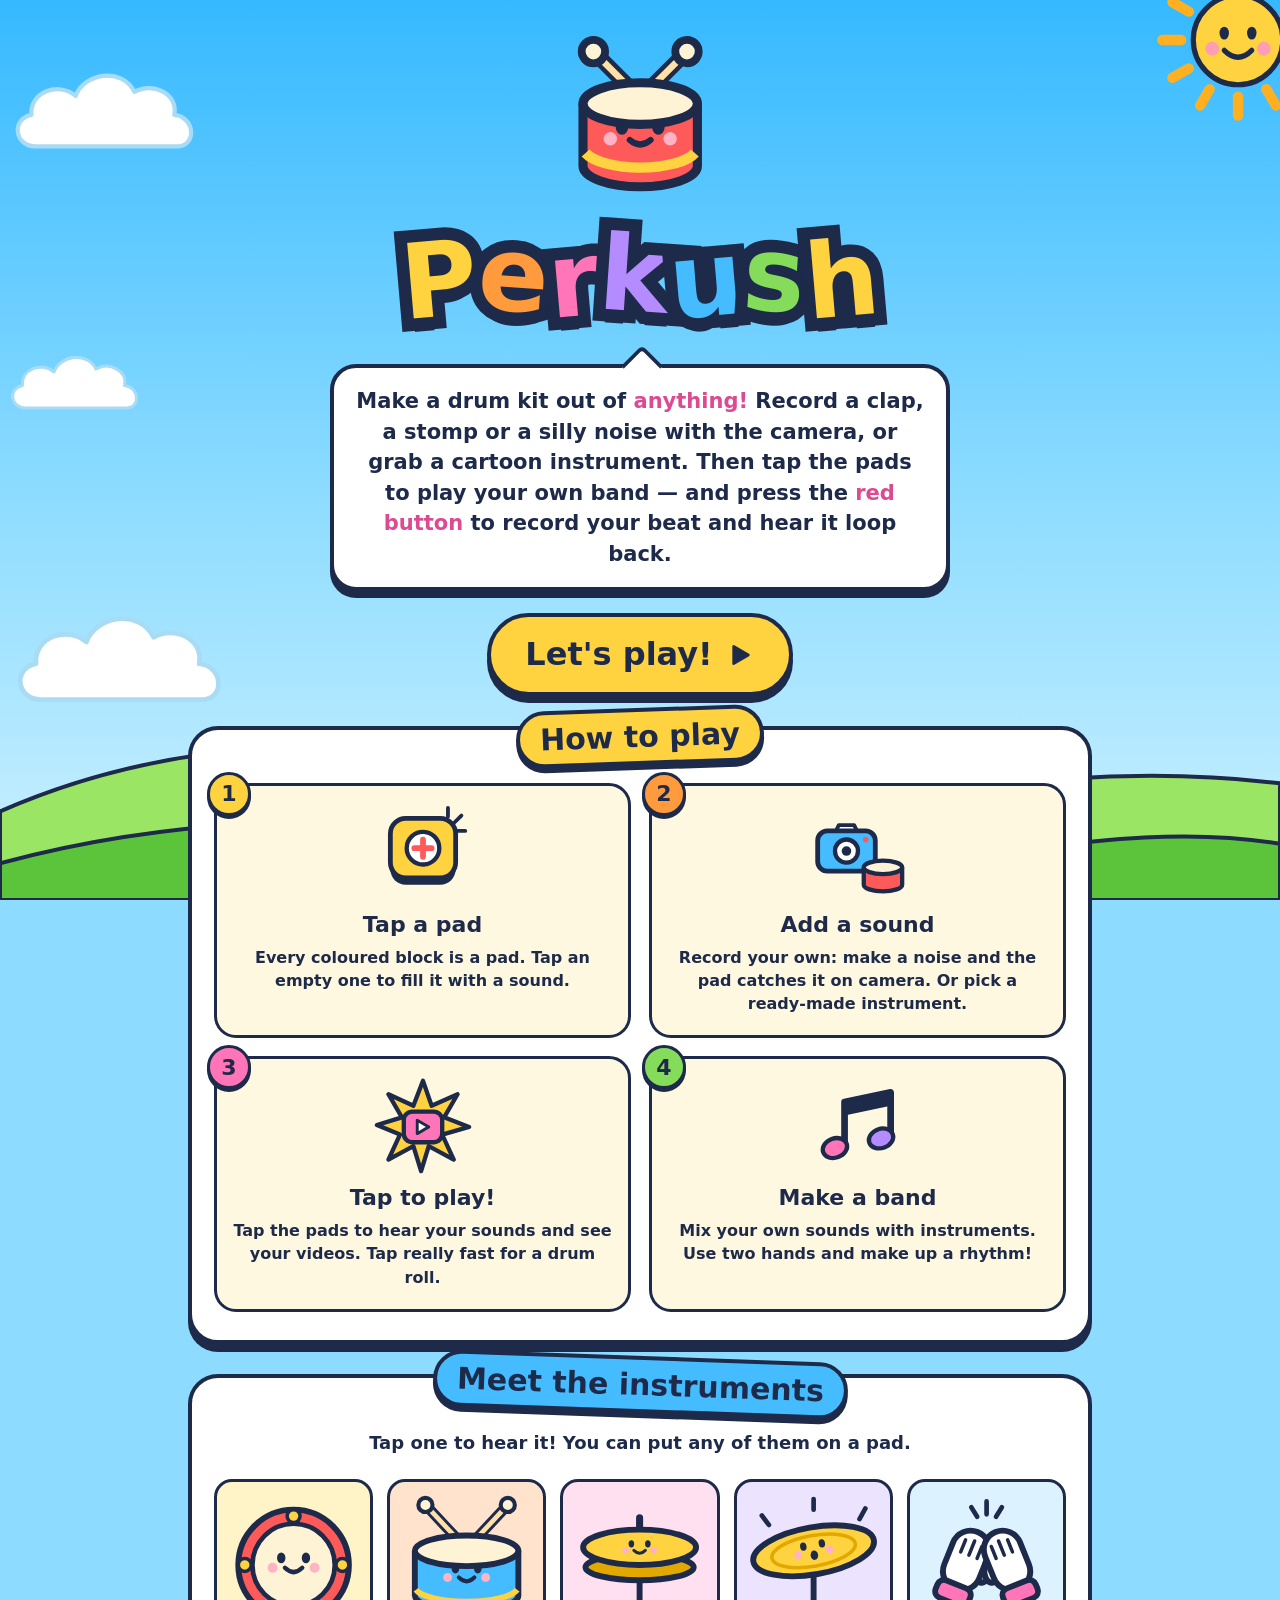
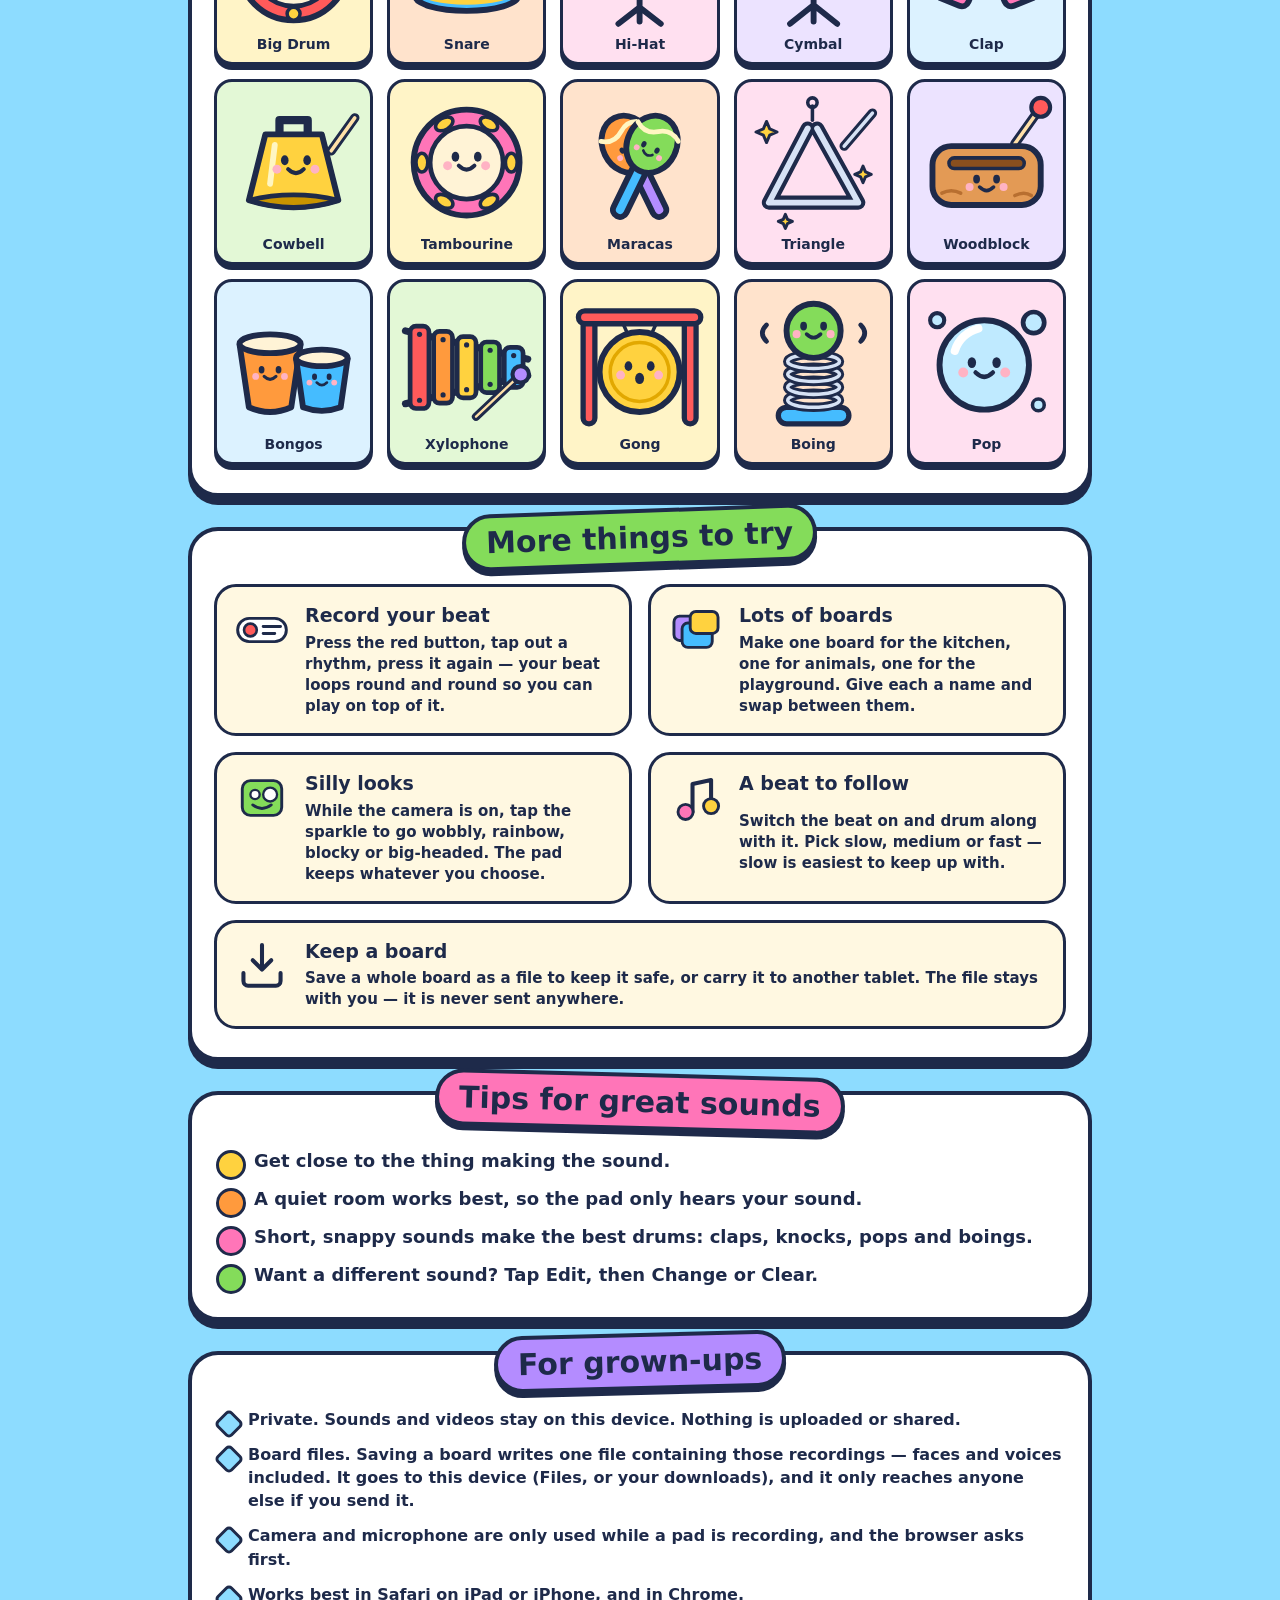
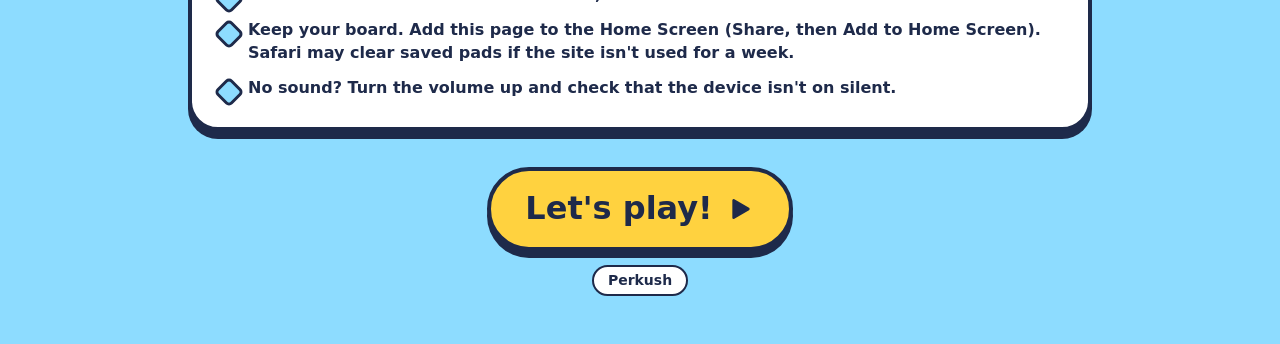
==== commit af6be1e4: "Add a beat recorder, several boards, camera looks and board files The beat bar records which pads ar" ====
--- a/index.html
+++ b/index.html
@@ -70,7 +70,7 @@
           <span class="word"><b data-l="P" style="--c:#ffd23f">P</b><b data-l="e" style="--c:#ff9a3d">e</b><b data-l="r" style="--c:#ff75b8">r</b><b data-l="k" style="--c:#b48cff">k</b><b data-l="u" style="--c:#45bcff">u</b><b data-l="s" style="--c:#84dc5a">s</b><b data-l="h" style="--c:#ffd23f">h</b></span>
         </span>
       </h1>
-      <p class="bubble">Make a drum kit out of <em>anything!</em> Record a clap, a stomp or a silly noise with the camera, or grab a cartoon instrument. Then tap the pads to play your own band.</p>
+      <p class="bubble">Make a drum kit out of <em>anything!</em> Record a clap, a stomp or a silly noise with the camera, or grab a cartoon instrument. Then tap the pads to play your own band — and press the <em>red button</em> to record your beat and hear it loop back.</p>
       <a class="play-btn" href="play.html">Let's play!
         <svg viewBox="0 0 24 24" aria-hidden="true"><path d="M8 5.5v13l11-6.5z" fill="currentColor" stroke="currentColor" stroke-width="2" stroke-linejoin="round"/></svg>
       </a>
@@ -133,6 +133,57 @@
       <h2 class="sticker" id="inst-title"><span>Meet the instruments</span></h2>
       <p class="lead">Tap one to hear it! You can put any of them on a pad.</p>
       <div class="showcase" id="showcase"></div>
+    </section>
+
+    <section class="card" aria-labelledby="more-title">
+      <h2 class="sticker" id="more-title"><span>More things to try</span></h2>
+      <ul class="tricks">
+        <li class="trick">
+          <svg class="trick-icon" viewBox="0 0 100 100" aria-hidden="true">
+            <rect x="8" y="30" width="84" height="40" rx="20" fill="#fff" stroke="#1e2a4a" stroke-width="5"/>
+            <circle cx="30" cy="50" r="11" fill="#ff5a5a" stroke="#1e2a4a" stroke-width="4.5"/>
+            <path d="M52 44h30M52 56h20" stroke="#1e2a4a" stroke-width="5" stroke-linecap="round"/>
+          </svg>
+          <h3>Record your beat</h3>
+          <p>Press the red button, tap out a rhythm, press it again — your beat loops round and round so you can play on top of it.</p>
+        </li>
+        <li class="trick">
+          <svg class="trick-icon" viewBox="0 0 100 100" aria-hidden="true">
+            <rect x="12" y="26" width="52" height="42" rx="10" fill="#b48cff" stroke="#1e2a4a" stroke-width="5"/>
+            <rect x="26" y="38" width="52" height="42" rx="10" fill="#45bcff" stroke="#1e2a4a" stroke-width="5"/>
+            <rect x="40" y="18" width="48" height="38" rx="10" fill="#ffd23f" stroke="#1e2a4a" stroke-width="5"/>
+          </svg>
+          <h3>Lots of boards</h3>
+          <p>Make one board for the kitchen, one for animals, one for the playground. Give each a name and swap between them.</p>
+        </li>
+        <li class="trick">
+          <svg class="trick-icon" viewBox="0 0 100 100" aria-hidden="true">
+            <rect x="16" y="20" width="68" height="60" rx="14" fill="#84dc5a" stroke="#1e2a4a" stroke-width="5"/>
+            <circle cx="38" cy="44" r="8" fill="#fff" stroke="#1e2a4a" stroke-width="4"/>
+            <circle cx="64" cy="44" r="12" fill="#fff" stroke="#1e2a4a" stroke-width="4"/>
+            <path d="M34 62q16 12 32 0" fill="none" stroke="#1e2a4a" stroke-width="5" stroke-linecap="round"/>
+          </svg>
+          <h3>Silly looks</h3>
+          <p>While the camera is on, tap the sparkle to go wobbly, rainbow, blocky or big-headed. The pad keeps whatever you choose.</p>
+        </li>
+        <li class="trick">
+          <svg class="trick-icon" viewBox="0 0 100 100" aria-hidden="true">
+            <path d="M44 74V26l32-7v42" fill="none" stroke="#1e2a4a" stroke-width="7" stroke-linecap="round" stroke-linejoin="round"/>
+            <circle cx="32" cy="74" r="13" fill="#ff75b8" stroke="#1e2a4a" stroke-width="5"/>
+            <circle cx="76" cy="64" r="13" fill="#ffd23f" stroke="#1e2a4a" stroke-width="5"/>
+          </svg>
+          <h3>A beat to follow</h3>
+          <p>Switch the beat on and drum along with it. Pick slow, medium or fast — slow is easiest to keep up with.</p>
+        </li>
+        <li class="trick">
+          <svg class="trick-icon" viewBox="0 0 100 100" aria-hidden="true">
+            <path d="M50 14v38M34 40l16 16 16-16" fill="none" stroke="#1e2a4a" stroke-width="7" stroke-linecap="round" stroke-linejoin="round"/>
+            <path d="M18 62v14a8 8 0 0 0 8 8h48a8 8 0 0 0 8-8V62" fill="none" stroke="#1e2a4a" stroke-width="7" stroke-linecap="round"/>
+          </svg>
+          <h3>Keep a board</h3>
+          <p>Save a whole board as a file to keep it safe, or carry it to another tablet. The file stays with you — it is never sent anywhere.</p>
+        </li>
+      </ul>
     </section>
 
     <section class="card" aria-labelledby="tips-title">
@@ -149,6 +200,7 @@
       <h2 class="sticker" id="adults-title"><span>For grown-ups</span></h2>
       <ul class="facts">
         <li><b>Private.</b> Sounds and videos stay on this device. Nothing is uploaded or shared.</li>
+        <li><b>Board files.</b> Saving a board writes one file containing those recordings — faces and voices included. It goes to this device (Files, or your downloads), and it only reaches anyone else if you send it.</li>
         <li><b>Camera and microphone</b> are only used while a pad is recording, and the browser asks first.</li>
         <li><b>Works best</b> in Safari on iPad or iPhone, and in Chrome.</li>
         <li><b>Keep your board.</b> Add this page to the Home Screen (Share, then Add to Home Screen). Safari may clear saved pads if the site isn't used for a week.</li>
--- a/home.css
+++ b/home.css
@@ -141,6 +141,7 @@
 .card:nth-of-type(2) .sticker span { background: var(--blue); transform: rotate(2deg); }
 .card:nth-of-type(3) .sticker span { background: var(--green); }
 .card:nth-of-type(4) .sticker span { background: var(--pink); transform: rotate(1.5deg); }
+.card:nth-of-type(5) .sticker span { background: var(--purple); transform: rotate(-1.5deg); }
 
 .lead {
   margin: 0 0 16px;
@@ -205,6 +206,57 @@
   font-size: 16px;
   font-weight: 700;
   line-height: 1.45;
+}
+
+/* ---- more things to try ---- */
+
+.tricks {
+  display: grid;
+  grid-template-columns: repeat(2, minmax(0, 1fr));
+  gap: 16px;
+  margin: 0;
+  padding: 0;
+  list-style: none;
+}
+
+/* picture on the left, heading and words stacked beside it */
+.trick {
+  display: grid;
+  grid-template-columns: 58px minmax(0, 1fr);
+  align-items: start;
+  column-gap: 14px;
+  padding: 14px 16px 16px;
+  border: 3px solid var(--ink);
+  border-radius: 22px;
+  background: var(--cream);
+}
+
+.trick-icon {
+  grid-row: span 2;
+}
+
+/* the fifth one has the row to itself */
+.trick:last-child {
+  grid-column: 1 / -1;
+}
+
+.trick-icon {
+  width: 58px;
+  height: 58px;
+  overflow: visible;
+}
+
+.trick h3 {
+  margin: 2px 0 4px;
+  font-size: 19px;
+  font-weight: 900;
+}
+
+.trick p {
+  margin: 0;
+  font-size: 15px;
+  font-weight: 700;
+  line-height: 1.4;
 }
 
 /* ---- instruments ---- */
@@ -296,6 +348,7 @@
 @media (max-width: 640px) {
   .home-main { gap: 38px; }
   .steps { grid-template-columns: minmax(0, 1fr); gap: 24px; }
+  .tricks { grid-template-columns: minmax(0, 1fr); gap: 12px; }
   .showcase { grid-template-columns: repeat(3, minmax(0, 1fr)); gap: 10px; }
   .inst-tile { font-size: 12px; }
   .card { padding: 26px 16px 24px; border-radius: 26px; }
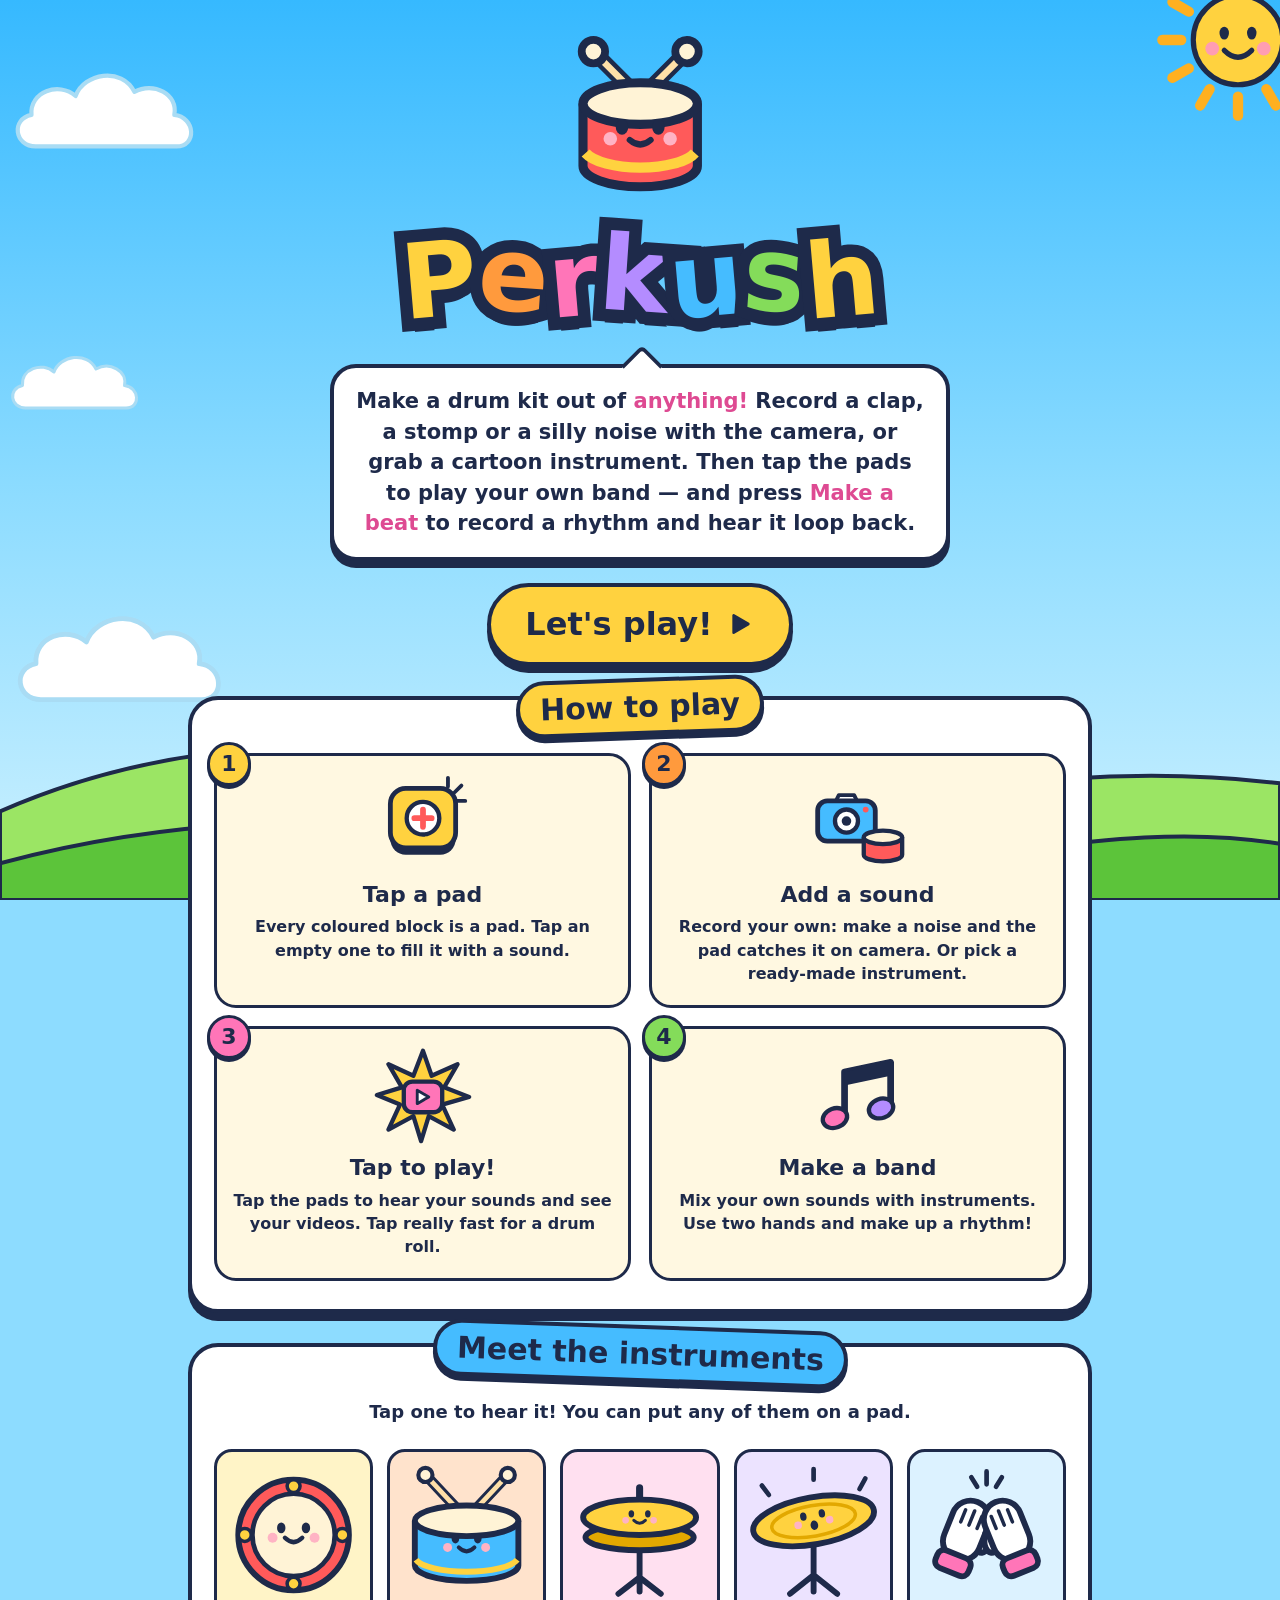
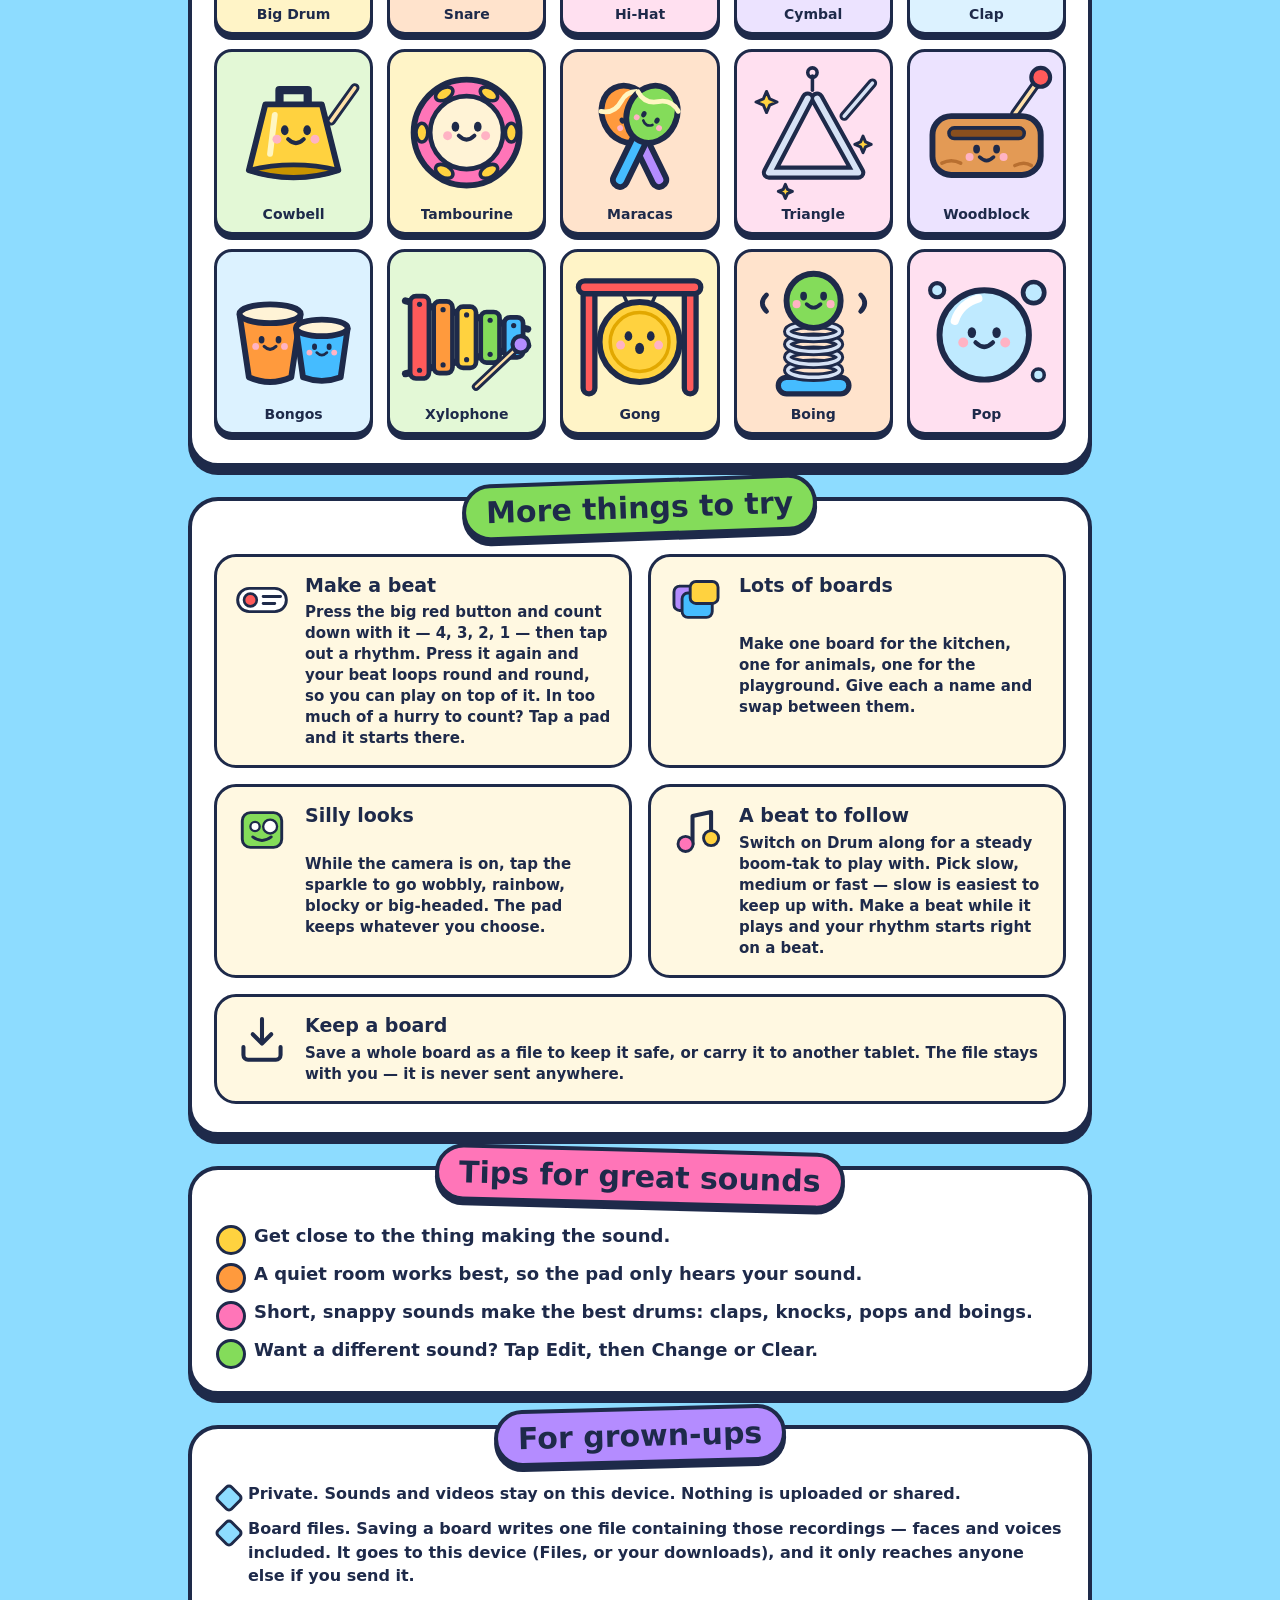
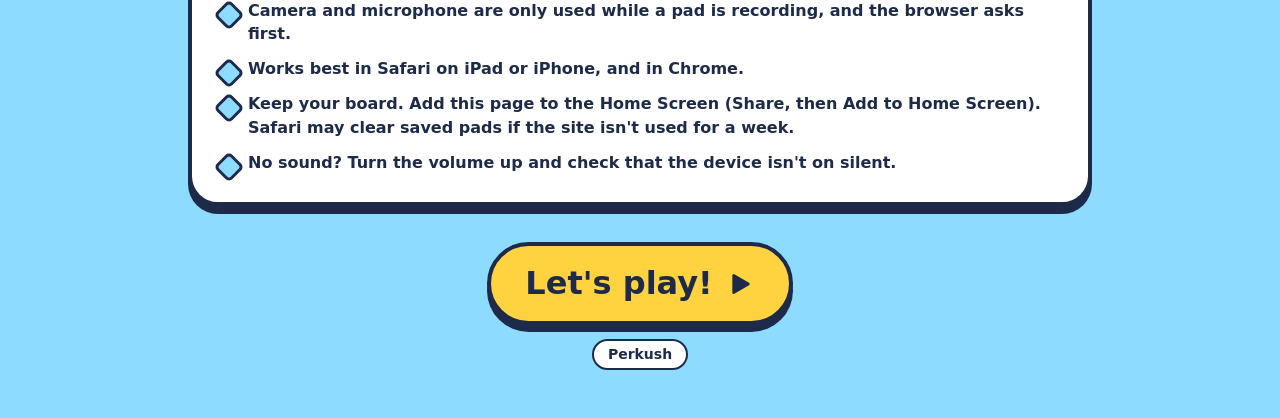
==== commit 519a9e16: "Count the recording in, and call the buttons what they do Tapping the red button no longer drops a c" ====
--- a/index.html
+++ b/index.html
@@ -70,7 +70,7 @@
           <span class="word"><b data-l="P" style="--c:#ffd23f">P</b><b data-l="e" style="--c:#ff9a3d">e</b><b data-l="r" style="--c:#ff75b8">r</b><b data-l="k" style="--c:#b48cff">k</b><b data-l="u" style="--c:#45bcff">u</b><b data-l="s" style="--c:#84dc5a">s</b><b data-l="h" style="--c:#ffd23f">h</b></span>
         </span>
       </h1>
-      <p class="bubble">Make a drum kit out of <em>anything!</em> Record a clap, a stomp or a silly noise with the camera, or grab a cartoon instrument. Then tap the pads to play your own band — and press the <em>red button</em> to record your beat and hear it loop back.</p>
+      <p class="bubble">Make a drum kit out of <em>anything!</em> Record a clap, a stomp or a silly noise with the camera, or grab a cartoon instrument. Then tap the pads to play your own band — and press <em>Make a beat</em> to record a rhythm and hear it loop back.</p>
       <a class="play-btn" href="play.html">Let's play!
         <svg viewBox="0 0 24 24" aria-hidden="true"><path d="M8 5.5v13l11-6.5z" fill="currentColor" stroke="currentColor" stroke-width="2" stroke-linejoin="round"/></svg>
       </a>
@@ -144,8 +144,8 @@
             <circle cx="30" cy="50" r="11" fill="#ff5a5a" stroke="#1e2a4a" stroke-width="4.5"/>
             <path d="M52 44h30M52 56h20" stroke="#1e2a4a" stroke-width="5" stroke-linecap="round"/>
           </svg>
-          <h3>Record your beat</h3>
-          <p>Press the red button, tap out a rhythm, press it again — your beat loops round and round so you can play on top of it.</p>
+          <h3>Make a beat</h3>
+          <p>Press the big red button and count down with it — 4, 3, 2, 1 — then tap out a rhythm. Press it again and your beat loops round and round, so you can play on top of it. In too much of a hurry to count? Tap a pad and it starts there.</p>
         </li>
         <li class="trick">
           <svg class="trick-icon" viewBox="0 0 100 100" aria-hidden="true">
@@ -173,7 +173,7 @@
             <circle cx="76" cy="64" r="13" fill="#ffd23f" stroke="#1e2a4a" stroke-width="5"/>
           </svg>
           <h3>A beat to follow</h3>
-          <p>Switch the beat on and drum along with it. Pick slow, medium or fast — slow is easiest to keep up with.</p>
+          <p>Switch on <b>Drum along</b> for a steady boom-tak to play with. Pick slow, medium or fast — slow is easiest to keep up with. Make a beat while it plays and your rhythm starts right on a beat.</p>
         </li>
         <li class="trick">
           <svg class="trick-icon" viewBox="0 0 100 100" aria-hidden="true">
